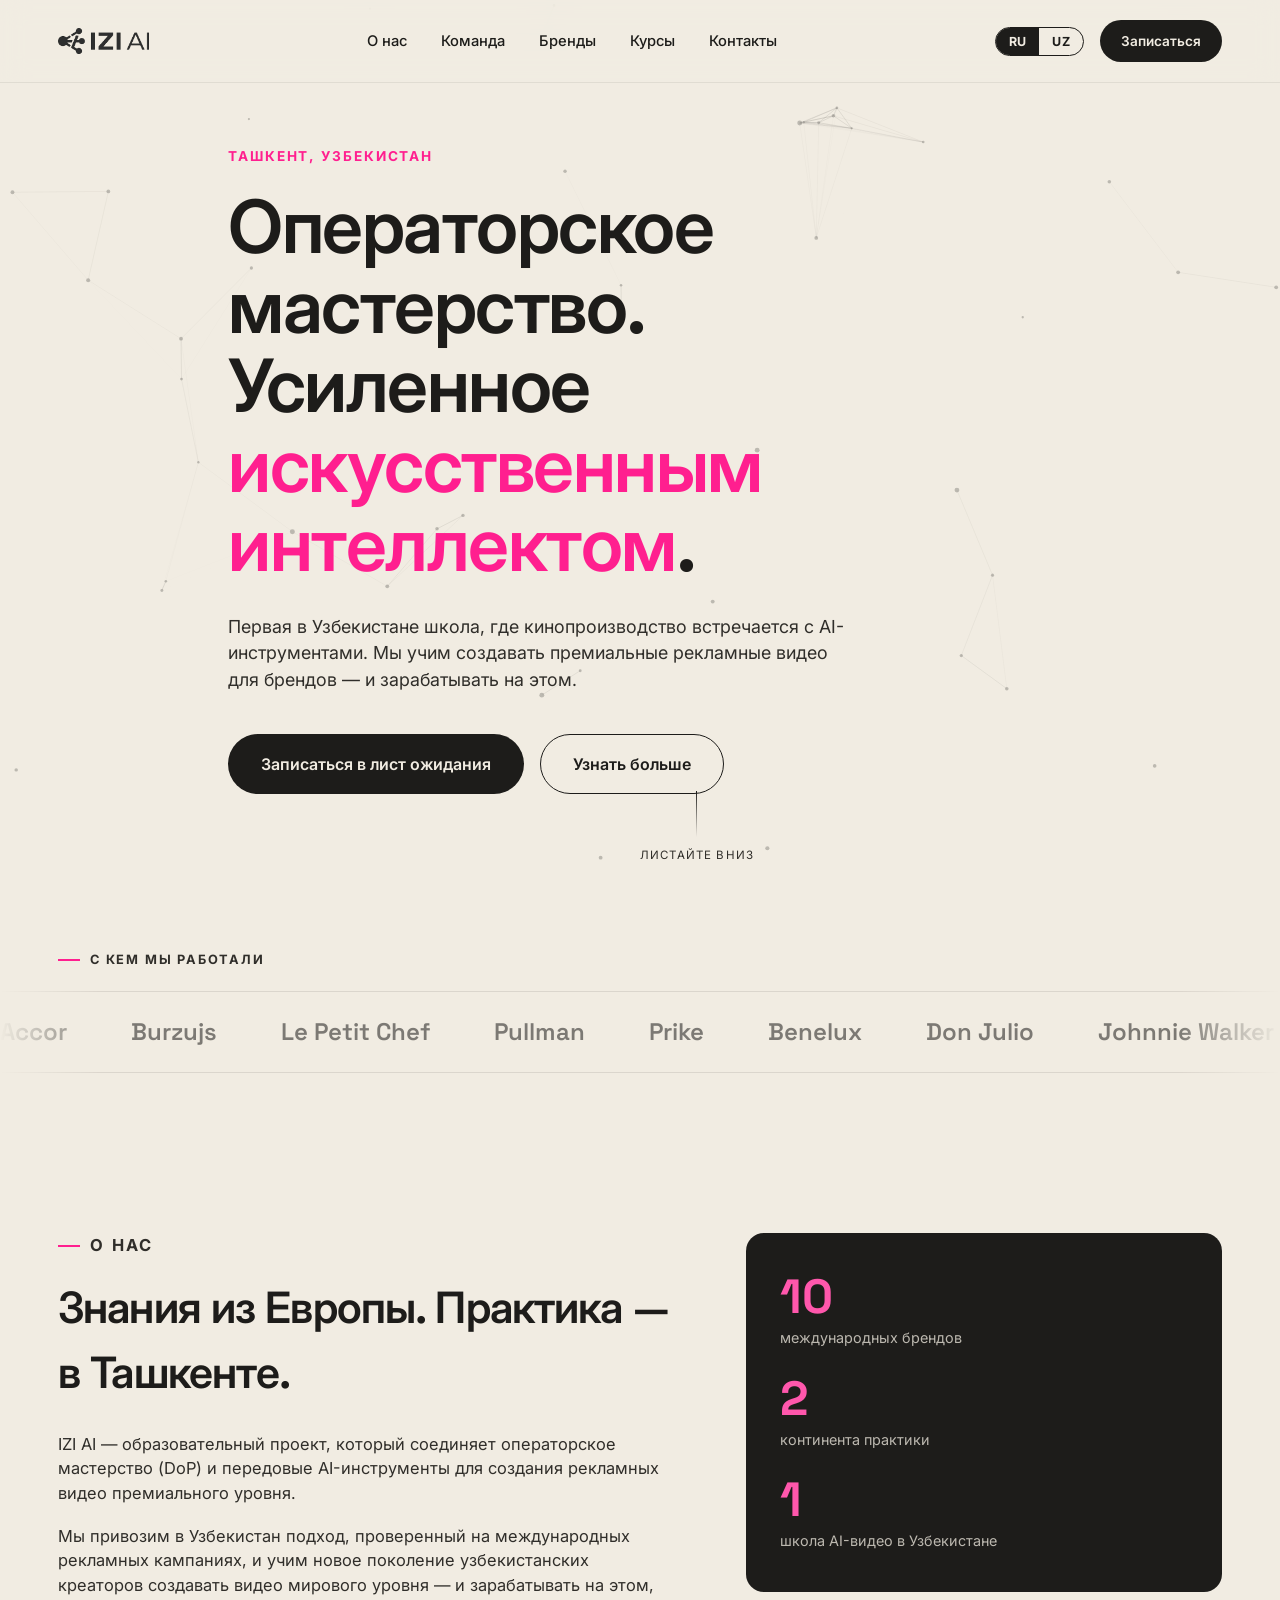
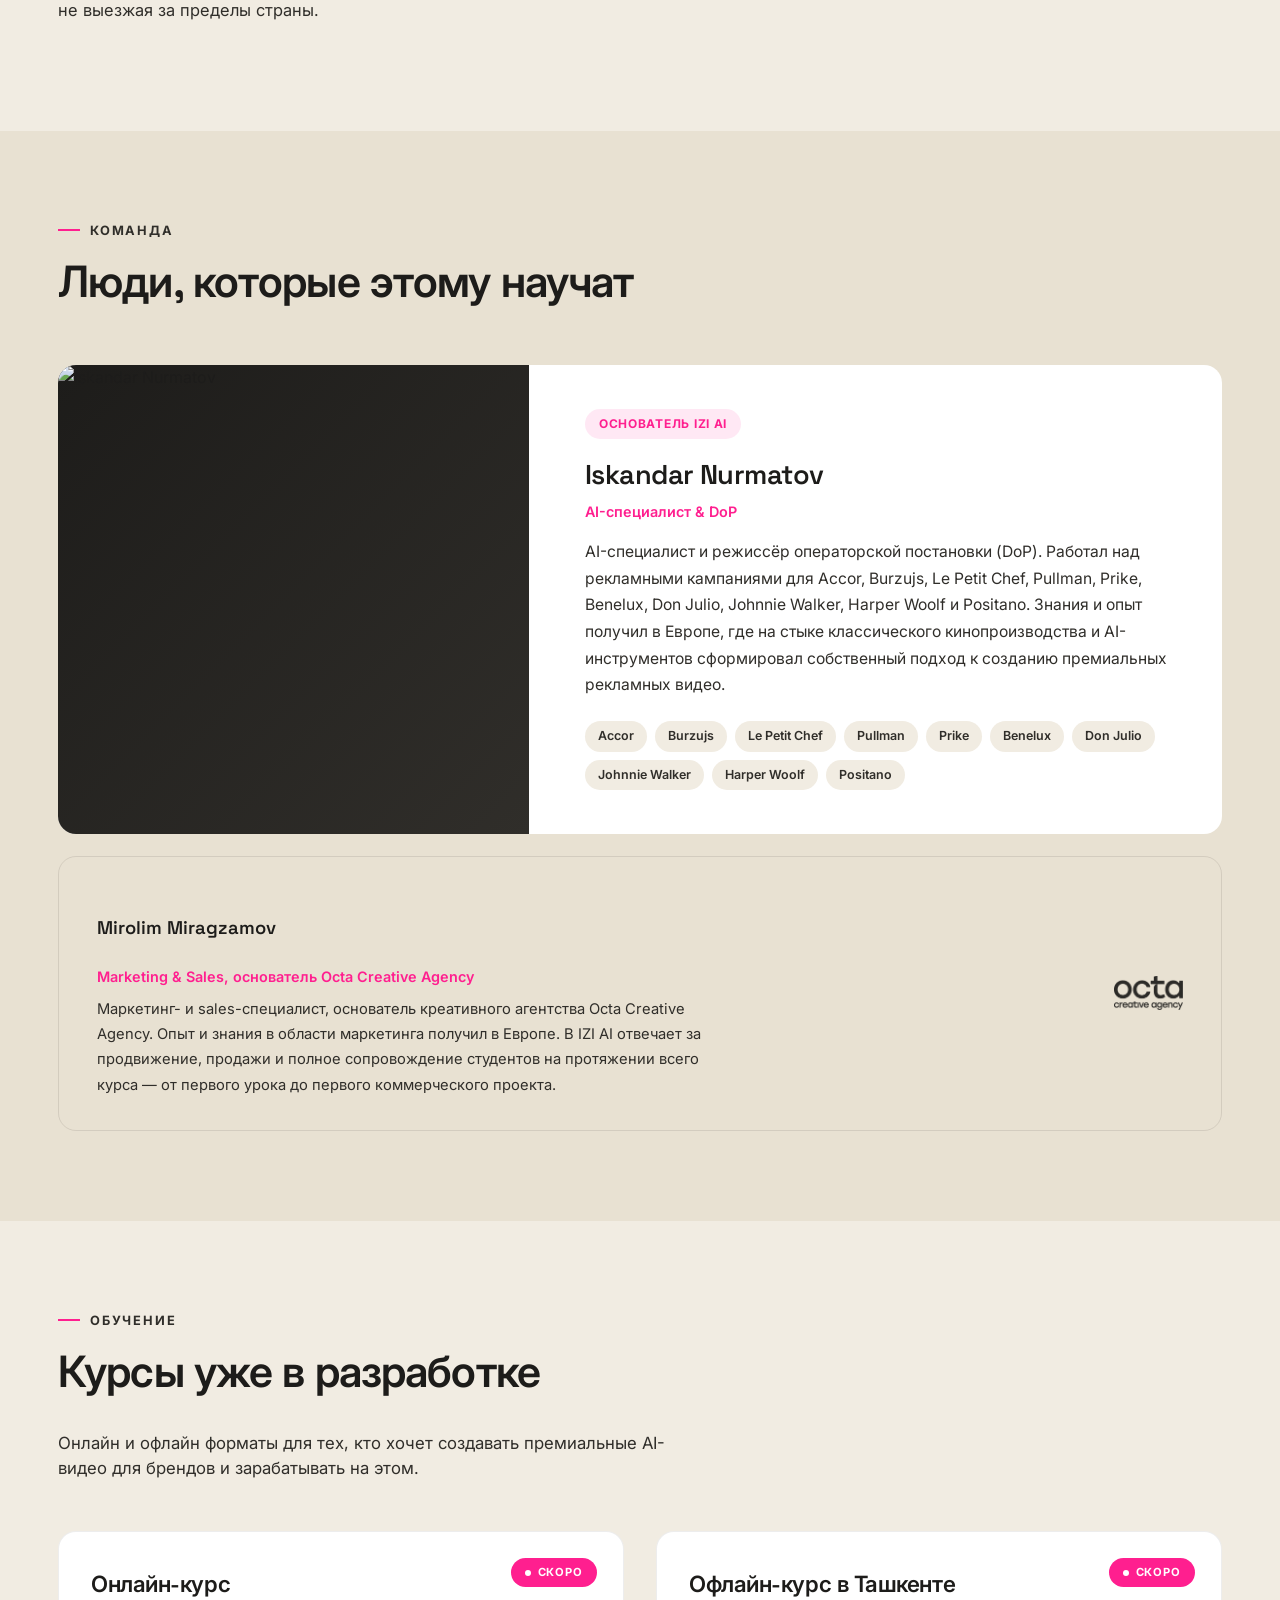
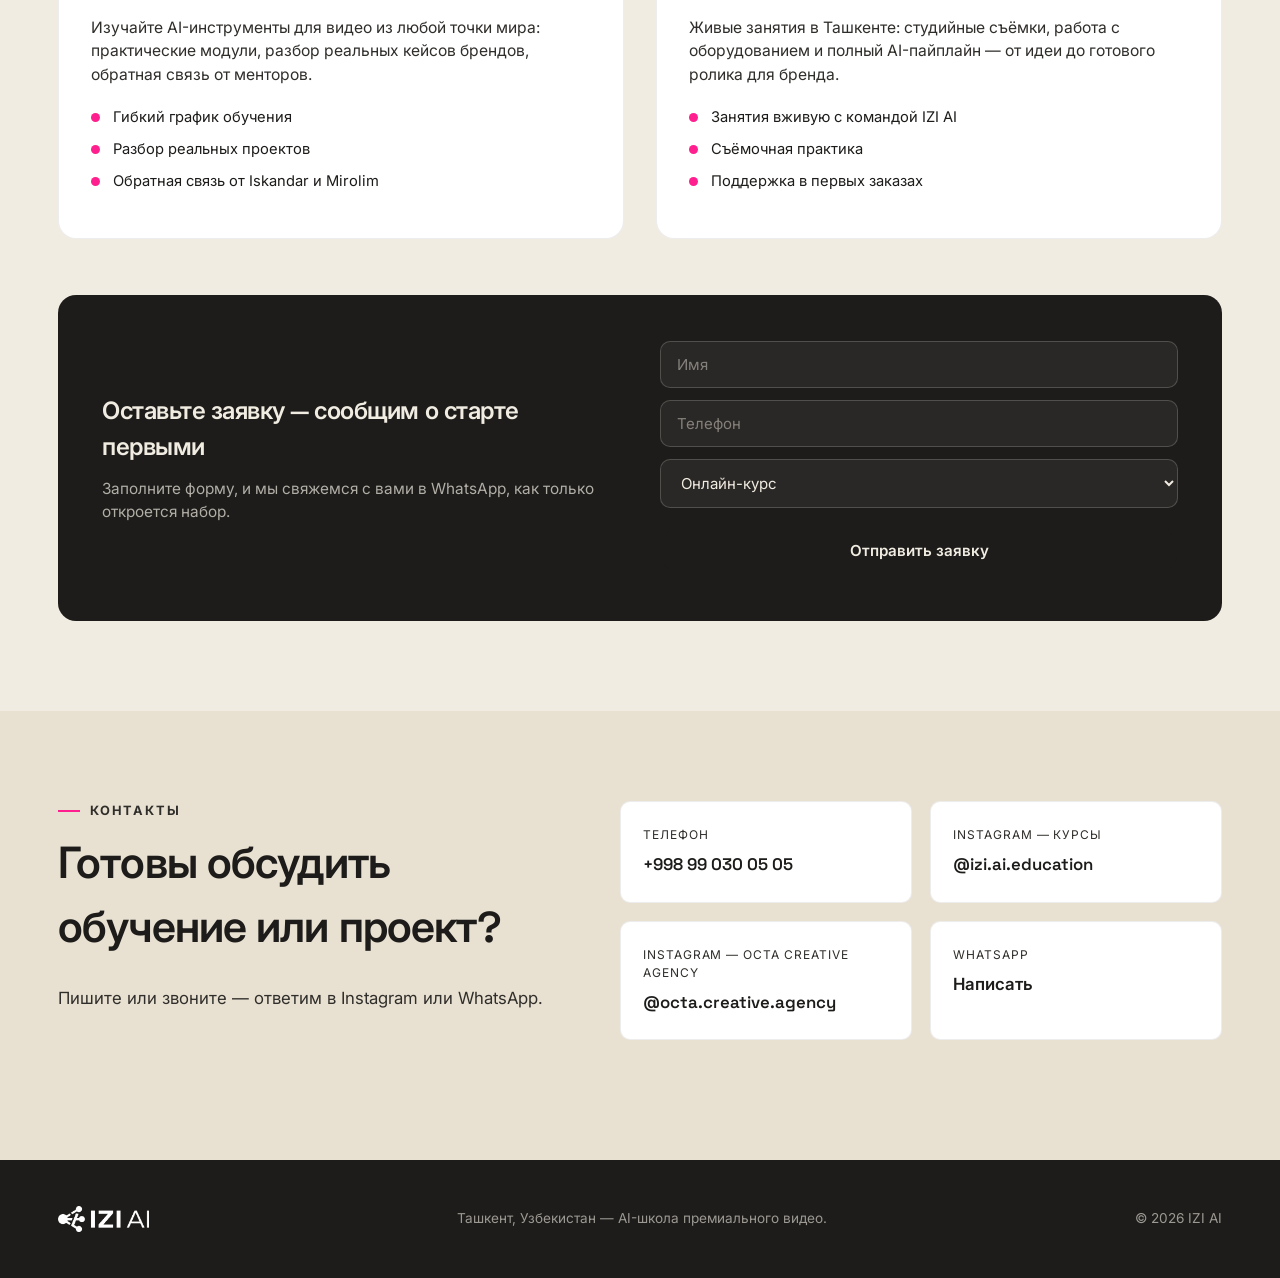
==== index.html @ 7c6caece "Initial commit: IZI AI landing page RU/UZ bilingual landing page for IZI AI education project, with " ====
<!DOCTYPE html>
<html lang="ru">
<head>
<meta charset="UTF-8">
<meta name="viewport" content="width=device-width, initial-scale=1.0">
<title>IZI AI — AI-инструменты для премиальных рекламных видео | Ташкент</title>
<meta name="description" content="IZI AI — школа в Ташкенте, где операторское мастерство встречается с искусственным интеллектом. Онлайн и офлайн курсы по созданию премиальных рекламных видео с помощью AI.">
<link rel="icon" type="image/svg+xml" href="assets/logo-mark.svg">
<link rel="preconnect" href="https://fonts.googleapis.com">
<link rel="preconnect" href="https://fonts.gstatic.com" crossorigin>
<link href="https://fonts.googleapis.com/css2?family=Space+Grotesk:wght@400;500;600;700&family=Inter:wght@400;500;600;700;800&display=swap" rel="stylesheet">
<link rel="stylesheet" href="css/style.css">
</head>
<body>

<div class="cursor-dot" id="cursorDot" aria-hidden="true"></div>
<div class="progress-bar" id="progressBar" aria-hidden="true"></div>

<!-- ================= HEADER ================= -->
<header class="site-header" id="siteHeader">
  <div class="container header-inner">
    <a href="#top" class="brand">
      <img class="brand-logo-img" src="assets/logo-lockup.png" alt="IZI AI">
    </a>

    <nav class="main-nav" id="mainNav">
      <a href="#about" data-i18n="nav.about">О нас</a>
      <a href="#team" data-i18n="nav.team">Команда</a>
      <a href="#brands" data-i18n="nav.brands">Бренды</a>
      <a href="#courses" data-i18n="nav.courses">Курсы</a>
      <a href="#contact" data-i18n="nav.contact">Контакты</a>
    </nav>

    <div class="header-actions">
      <div class="lang-switch" role="group" aria-label="Language">
        <button type="button" class="lang-btn" data-lang="ru">RU</button>
        <button type="button" class="lang-btn" data-lang="uz">UZ</button>
      </div>
      <a href="#courses" class="btn btn-primary btn-small" data-i18n="nav.cta">Записаться</a>
      <button class="burger" id="burgerBtn" aria-label="Menu" aria-expanded="false">
        <span></span><span></span><span></span>
      </button>
    </div>
  </div>

  <div class="mobile-nav" id="mobileNav">
    <a href="#about" data-i18n="nav.about">О нас</a>
    <a href="#team" data-i18n="nav.team">Команда</a>
    <a href="#brands" data-i18n="nav.brands">Бренды</a>
    <a href="#courses" data-i18n="nav.courses">Курсы</a>
    <a href="#contact" data-i18n="nav.contact">Контакты</a>
    <a href="#courses" class="btn btn-primary" data-i18n="nav.cta">Записаться</a>
  </div>
</header>

<main id="top">

  <!-- ================= HERO ================= -->
  <section class="hero">
    <canvas id="networkCanvas" class="network-canvas" aria-hidden="true"></canvas>
    <div class="container hero-inner">
      <p class="eyebrow reveal" data-i18n="hero.eyebrow">Ташкент, Узбекистан</p>
      <h1 class="hero-title">
        <span class="reveal" data-i18n="hero.title1">Операторское мастерство.</span>
        <span class="reveal" data-i18n="hero.title2">Усиленное <em class="accent">искусственным интеллектом</em>.</span>
      </h1>
      <p class="hero-sub reveal" data-i18n="hero.sub">Первая в Узбекистане школа, где кинопроизводство встречается с AI-инструментами. Мы учим создавать премиальные рекламные видео для брендов — и зарабатывать на этом.</p>
      <div class="hero-cta reveal">
        <a href="#courses" class="btn btn-primary btn-large magnetic" data-i18n="hero.ctaPrimary">Записаться в лист ожидания</a>
        <a href="#about" class="btn btn-ghost btn-large magnetic" data-i18n="hero.ctaSecondary">Узнать больше</a>
      </div>
    </div>
    <div class="scroll-hint reveal" aria-hidden="true">
      <span></span>
      <small data-i18n="hero.scroll">Листайте вниз</small>
    </div>
  </section>

  <!-- ================= BRANDS MARQUEE ================= -->
  <section class="brands" id="brands">
    <div class="container">
      <p class="section-kicker reveal" data-i18n="brands.kicker">С кем мы работали</p>
    </div>
    <div class="marquee">
      <div class="marquee-track">
        <span>Accor</span><span>Burzujs</span><span>Le Petit Chef</span><span>Pullman</span><span>Prike</span><span>Benelux</span><span>Don Julio</span><span>Johnnie Walker</span><span>Harper Woolf</span><span>Positano</span>
        <span>Accor</span><span>Burzujs</span><span>Le Petit Chef</span><span>Pullman</span><span>Prike</span><span>Benelux</span><span>Don Julio</span><span>Johnnie Walker</span><span>Harper Woolf</span><span>Positano</span>
      </div>
    </div>
  </section>

  <!-- ================= ABOUT ================= -->
  <section class="about" id="about">
    <div class="container about-grid">
      <div class="about-copy">
        <p class="section-kicker reveal" data-i18n="about.kicker">О нас</p>
        <h2 class="section-title reveal" data-i18n="about.title">Знания из Европы. Практика — в Ташкенте.</h2>
        <p class="reveal" data-i18n="about.p1">IZI AI — образовательный проект, который соединяет операторское мастерство (DoP) и передовые AI-инструменты для создания рекламных видео премиального уровня.</p>
        <p class="reveal" data-i18n="about.p2">Мы привозим в Узбекистан подход, проверенный на международных рекламных кампаниях, и учим новое поколение узбекистанских креаторов создавать видео мирового уровня — и зарабатывать на этом, не выезжая за пределы страны.</p>
      </div>
      <div class="about-stats reveal">
        <div class="stat">
          <span class="stat-num" data-count="10">0</span><span class="stat-plus">+</span>
          <span class="stat-label" data-i18n="about.stat1">международных брендов</span>
        </div>
        <div class="stat">
          <span class="stat-num" data-count="2">0</span>
          <span class="stat-label" data-i18n="about.stat2">континента практики</span>
        </div>
        <div class="stat">
          <span class="stat-num" data-count="1">0</span>
          <span class="stat-label" data-i18n="about.stat3">школа AI-видео в Узбекистане</span>
        </div>
      </div>
    </div>
  </section>

  <!-- ================= TEAM ================= -->
  <section class="team" id="team">
    <div class="container">
      <p class="section-kicker reveal" data-i18n="team.kicker">Команда</p>
      <h2 class="section-title reveal" data-i18n="team.title">Люди, которые этому научат</h2>

      <article class="team-lead reveal">
        <div class="team-lead-photo">
          <img src="assets/Iskandar.PNG" alt="Iskandar Nurmatov">
        </div>
        <div class="team-lead-info">
          <span class="team-lead-tag" data-i18n="team.iskandar.tag">Основатель IZI AI</span>
          <h3>Iskandar Nurmatov</h3>
          <p class="team-role" data-i18n="team.iskandar.role">AI-специалист &amp; DoP</p>
          <p class="team-bio" data-i18n="team.iskandar.bio">AI-специалист и режиссёр операторской постановки (DoP). Работал над рекламными кампаниями для Accor, Burzujs, Le Petit Chef, Pullman, Prike, Benelux, Don Julio, Johnnie Walker, Harper Woolf и Positano. Знания и опыт получил в Европе, где на стыке классического кинопроизводства и AI-инструментов сформировал собственный подход к созданию премиальных рекламных видео.</p>
          <ul class="team-brand-list">
            <li>Accor</li><li>Burzujs</li><li>Le Petit Chef</li><li>Pullman</li><li>Prike</li><li>Benelux</li><li>Don Julio</li><li>Johnnie Walker</li><li>Harper Woolf</li><li>Positano</li>
          </ul>
        </div>
      </article>

      <article class="team-support reveal">
        <div class="team-support-info">
          <h4>Mirolim Miragzamov</h4>
          <p class="team-role" data-i18n="team.mirolim.role">Marketing &amp; Sales, основатель Octa Creative Agency</p>
          <p class="team-bio" data-i18n="team.mirolim.bio">Маркетинг- и sales-специалист, основатель креативного агентства Octa Creative Agency. Опыт и знания в области маркетинга получил в Европе. В IZI AI отвечает за продвижение, продажи и полное сопровождение студентов на протяжении всего курса — от первого урока до первого коммерческого проекта.</p>
        </div>
        <img class="team-partner-logo" src="assets/octa-logo.png" alt="Octa Creative Agency">
      </article>
    </div>
  </section>

  <!-- ================= COURSES ================= -->
  <section class="courses" id="courses">
    <div class="container">
      <p class="section-kicker reveal" data-i18n="courses.kicker">Обучение</p>
      <h2 class="section-title reveal" data-i18n="courses.title">Курсы уже в разработке</h2>
      <p class="section-sub reveal" data-i18n="courses.sub">Онлайн и офлайн форматы для тех, кто хочет создавать премиальные AI-видео для брендов и зарабатывать на этом.</p>

      <div class="course-grid">
        <article class="course-card reveal" data-tilt>
          <span class="badge-soon" data-i18n="courses.badge">Скоро</span>
          <h3 data-i18n="courses.online.title">Онлайн-курс</h3>
          <p data-i18n="courses.online.desc">Изучайте AI-инструменты для видео из любой точки мира: практические модули, разбор реальных кейсов брендов, обратная связь от менторов.</p>
          <ul class="course-list">
            <li data-i18n="courses.online.li1">Гибкий график обучения</li>
            <li data-i18n="courses.online.li2">Разбор реальных проектов</li>
            <li data-i18n="courses.online.li3">Обратная связь от Iskandar и Mirolim</li>
          </ul>
        </article>

        <article class="course-card reveal" data-tilt>
          <span class="badge-soon" data-i18n="courses.badge">Скоро</span>
          <h3 data-i18n="courses.offline.title">Офлайн-курс в Ташкенте</h3>
          <p data-i18n="courses.offline.desc">Живые занятия в Ташкенте: студийные съёмки, работа с оборудованием и полный AI-пайплайн — от идеи до готового ролика для бренда.</p>
          <ul class="course-list">
            <li data-i18n="courses.offline.li1">Занятия вживую с командой IZI AI</li>
            <li data-i18n="courses.offline.li2">Съёмочная практика</li>
            <li data-i18n="courses.offline.li3">Поддержка в первых заказах</li>
          </ul>
        </article>
      </div>

      <div class="waitlist reveal" id="waitlist">
        <div class="waitlist-copy">
          <h3 data-i18n="courses.waitlist.title">Оставьте заявку — сообщим о старте первыми</h3>
          <p data-i18n="courses.waitlist.sub">Заполните форму, и мы свяжемся с вами в WhatsApp, как только откроется набор.</p>
        </div>
        <form class="waitlist-form" id="waitlistForm">
          <input type="text" name="name" required placeholder="Имя" data-i18n-placeholder="courses.waitlist.name">
          <input type="tel" name="phone" required placeholder="Телефон" data-i18n-placeholder="courses.waitlist.phone">
          <select name="format">
            <option value="Онлайн" data-i18n="courses.waitlist.optOnline">Онлайн-курс</option>
            <option value="Офлайн" data-i18n="courses.waitlist.optOffline">Офлайн-курс (Ташкент)</option>
          </select>
          <button type="submit" class="btn btn-primary magnetic" data-i18n="courses.waitlist.submit">Отправить заявку</button>
        </form>
      </div>
    </div>
  </section>

  <!-- ================= CONTACT ================= -->
  <section class="contact" id="contact">
    <div class="container contact-grid">
      <div>
        <p class="section-kicker reveal" data-i18n="contact.kicker">Контакты</p>
        <h2 class="section-title reveal" data-i18n="contact.title">Готовы обсудить обучение или проект?</h2>
        <p class="section-sub reveal" data-i18n="contact.sub">Пишите или звоните — ответим в Instagram или WhatsApp.</p>
      </div>
      <div class="contact-cards reveal">
        <a class="contact-card magnetic" href="tel:+998990300505">
          <span class="contact-label" data-i18n="contact.phone">Телефон</span>
          <span class="contact-value">+998 99 030 05 05</span>
        </a>
        <a class="contact-card magnetic" href="https://instagram.com/izi.ai.education" target="_blank" rel="noopener">
          <span class="contact-label" data-i18n="contact.igEdu">Instagram — курсы</span>
          <span class="contact-value">@izi.ai.education</span>
        </a>
        <a class="contact-card magnetic" href="https://instagram.com/octa.creative.agency" target="_blank" rel="noopener">
          <span class="contact-label" data-i18n="contact.igOcta">Instagram — Octa Creative Agency</span>
          <span class="contact-value">@octa.creative.agency</span>
        </a>
        <a class="contact-card magnetic" href="https://wa.me/998990300505" target="_blank" rel="noopener">
          <span class="contact-label">WhatsApp</span>
          <span class="contact-value" data-i18n="contact.write">Написать</span>
        </a>
      </div>
    </div>
  </section>

</main>

<!-- ================= FOOTER ================= -->
<footer class="site-footer">
  <div class="container footer-inner">
    <a href="#top" class="brand brand-footer">
      <img class="brand-logo-img brand-logo-img--light" src="assets/logo-lockup.png" alt="IZI AI">
    </a>
    <p class="footer-note" data-i18n="footer.note">Ташкент, Узбекистан — AI-школа премиального видео.</p>
    <p class="footer-copy">© <span id="year"></span> IZI AI</p>
  </div>
</footer>

<div class="toast" id="toast" role="status" aria-live="polite"></div>

<script src="js/i18n.js"></script>
<script src="js/main.js"></script>
</body>
</html>
---- css/style.css ----
/* ============================================================
   IZI AI — design tokens
============================================================ */
:root{
  --cream: #F1ECE2;         /* Pantone 11-4201 Cloud Dancer */
  --cream-2: #E8E1D2;
  --charcoal: #1D1C1A;
  --charcoal-2: #302E2A;
  --fuchsia: #FF1F8F;       /* electric fuchsia accent */
  --fuchsia-2: #FF57AC;
  --white: #FFFFFF;

  --font-display: 'Space Grotesk', 'Inter', sans-serif;
  --font-body: 'Inter', sans-serif;

  --container: 1220px;
  --radius: 18px;
  --radius-sm: 10px;

  --ease: cubic-bezier(.16,.8,.24,1);
}

*, *::before, *::after{ box-sizing: border-box; }
html{ scroll-behavior: smooth; }
body{
  margin:0;
  background: var(--cream);
  color: var(--charcoal);
  font-family: var(--font-body);
  font-size: 16px;
  line-height: 1.5;
  -webkit-font-smoothing: antialiased;
  overflow-x: hidden;
}
img{ max-width:100%; display:block; }
a{ color: inherit; text-decoration:none; }
ul{ margin:0; padding:0; list-style:none; }
h1,h2,h3{ font-family: var(--font-display); font-weight:600; margin:0; letter-spacing:-0.02em; }
p{ margin:0; }
button{ font-family: inherit; cursor:pointer; }

.container{
  max-width: var(--container);
  margin: 0 auto;
  padding: 0 28px;
}

.accent{ color: var(--fuchsia); font-style:normal; }

::selection{ background: var(--fuchsia); color: var(--white); }

/* ============================================================
   Scroll progress + custom cursor
============================================================ */
.progress-bar{
  position: fixed; top:0; left:0; height:3px; width:0%;
  background: linear-gradient(90deg, var(--fuchsia), var(--charcoal));
  z-index: 999; transition: width .1s linear;
}
.cursor-dot{
  position: fixed; top:0; left:0; width:14px; height:14px;
  border-radius:50%; background: var(--fuchsia);
  pointer-events:none; z-index: 9998; mix-blend-mode: difference;
  transform: translate(-50%,-50%);
  transition: width .25s var(--ease), height .25s var(--ease), opacity .2s;
  opacity:0;
}
.cursor-dot.active{ opacity:1; }
.cursor-dot.grow{ width:44px; height:44px; background: rgba(255,255,255,0.9); }
@media (hover:none), (pointer:coarse){
  .cursor-dot{ display:none; }
}

/* ============================================================
   Reveal-on-scroll
============================================================ */
.reveal{
  opacity:0;
  transform: translateY(28px);
  transition: opacity .8s var(--ease), transform .8s var(--ease);
}
.reveal.in-view{ opacity:1; transform: translateY(0); }
.reveal:nth-child(2){ transition-delay: .08s; }
.reveal:nth-child(3){ transition-delay: .16s; }
.reveal:nth-child(4){ transition-delay: .24s; }

/* ============================================================
   Buttons
============================================================ */
.btn{
  display:inline-flex; align-items:center; justify-content:center; gap:8px;
  padding: 14px 26px;
  border-radius: 999px;
  font-weight:600;
  font-size: 0.95rem;
  border: 1.5px solid transparent;
  transition: transform .35s var(--ease), background .3s, color .3s, border-color .3s;
  white-space: nowrap;
}
.btn-primary{
  background: var(--charcoal); color: var(--cream);
}
.btn-primary:hover{ background: var(--fuchsia); color: var(--white); }
.btn-ghost{
  background: transparent; color: var(--charcoal); border-color: var(--charcoal);
}
.btn-ghost:hover{ border-color: var(--fuchsia); color: var(--fuchsia); }
.btn-large{ padding: 17px 32px; font-size: 1rem; }
.btn-small{ padding: 10px 20px; font-size: 0.85rem; }

/* ============================================================
   Header
============================================================ */
.site-header{
  position: fixed; top:0; left:0; right:0; z-index: 500;
  background: rgba(241,236,226,0.75);
  backdrop-filter: blur(14px);
  -webkit-backdrop-filter: blur(14px);
  border-bottom: 1px solid transparent;
  transition: border-color .3s, background .3s, padding .3s;
}
.site-header.scrolled{
  border-bottom-color: rgba(29,28,26,0.08);
}
.header-inner{
  display:flex; align-items:center; justify-content:space-between;
  padding: 20px 28px;
  transition: padding .3s var(--ease);
}
.site-header.scrolled .header-inner{ padding: 14px 28px; }

.brand{ display:flex; align-items:center; }
.brand-logo-img{ height: 26px; width:auto; display:block; }
.brand-logo-img--light{ filter: brightness(0) invert(1); }

.main-nav{ display:flex; gap: 34px; }
.main-nav a{
  font-size:.92rem; font-weight:500; position:relative; padding:4px 0;
}
.main-nav a::after{
  content:''; position:absolute; left:0; bottom:-2px; width:0; height:2px;
  background: var(--fuchsia); transition: width .3s var(--ease);
}
.main-nav a:hover::after{ width:100%; }

.header-actions{ display:flex; align-items:center; gap:16px; }
.lang-switch{
  display:flex; border:1.5px solid var(--charcoal); border-radius:999px; overflow:hidden;
}
.lang-btn{
  border:none; background:transparent; padding:6px 13px; font-size:.78rem; font-weight:700;
  letter-spacing:.03em; color: var(--charcoal); transition: background .25s, color .25s;
}
.lang-btn.active{ background: var(--charcoal); color: var(--cream); }

.burger{
  display:none; flex-direction:column; justify-content:center; gap:5px;
  width:38px; height:38px; background:none; border:none; padding:0;
}
.burger span{
  display:block; width:100%; height:2px; background: var(--charcoal);
  transition: transform .3s var(--ease), opacity .3s;
}
.burger.open span:nth-child(1){ transform: translateY(7px) rotate(45deg); }
.burger.open span:nth-child(2){ opacity:0; }
.burger.open span:nth-child(3){ transform: translateY(-7px) rotate(-45deg); }

.mobile-nav{
  display:flex; flex-direction:column; gap:0;
  max-height:0; overflow:hidden;
  transition: max-height .4s var(--ease);
  background: var(--cream); border-top:1px solid rgba(29,28,26,0.08);
}
.mobile-nav.open{ max-height:420px; }
.mobile-nav a{
  padding:16px 28px; font-weight:500; border-bottom:1px solid rgba(29,28,26,0.06);
}
.mobile-nav .btn{ margin:18px 28px; }

/* ============================================================
   Hero
============================================================ */
.hero{
  position:relative;
  min-height: 100vh;
  display:flex; align-items:center;
  padding: 140px 0 100px;
  overflow:hidden;
}
.network-canvas{
  position:absolute; inset:0; width:100%; height:100%; z-index:0;
  opacity:.55;
}
.hero-inner{ position:relative; z-index:1; max-width: 880px; }
.eyebrow{
  font-size:.85rem; font-weight:700; letter-spacing:.14em; text-transform:uppercase;
  color: var(--fuchsia); margin-bottom: 22px;
}
.hero-title{
  font-size: clamp(2.1rem, 6vw, 4.6rem);
  line-height: 1.08;
  overflow-wrap: break-word;
}
.hero-title span{ display:block; }
.hero-sub{
  margin-top: 28px; max-width: 620px;
  font-size: clamp(1.02rem, 1.4vw, 1.2rem);
  color: var(--charcoal-2);
}
.hero-cta{ margin-top: 40px; display:flex; gap:16px; flex-wrap:wrap; }

.scroll-hint{
  position:absolute; left:50%; bottom:36px; transform:translateX(-50%);
  display:flex; flex-direction:column; align-items:center; gap:10px; z-index:1;
}
.scroll-hint span{
  width:1px; height:46px; background: linear-gradient(var(--charcoal), transparent);
  position:relative; overflow:hidden;
}
.scroll-hint span::after{
  content:''; position:absolute; top:-100%; left:0; width:100%; height:100%;
  background: var(--fuchsia); animation: scrollLine 1.8s ease-in-out infinite;
}
@keyframes scrollLine{
  0%{ top:-100%; } 60%{ top:100%; } 100%{ top:100%; }
}
.scroll-hint small{ font-size:.72rem; letter-spacing:.1em; text-transform:uppercase; color: var(--charcoal-2); }

/* ============================================================
   Brand marquee
============================================================ */
.brands{ padding: 50px 0 70px; }
.section-kicker{
  font-size:.8rem; font-weight:700; letter-spacing:.14em; text-transform:uppercase;
  color: var(--charcoal-2); margin-bottom: 8px;
  display:flex; align-items:center; gap:10px;
}
.section-kicker::before{
  content:''; width:22px; height:2px; background: var(--fuchsia); display:inline-block;
}
.marquee{
  margin-top: 22px;
  overflow:hidden;
  border-top:1px solid rgba(29,28,26,0.1);
  border-bottom:1px solid rgba(29,28,26,0.1);
  padding: 22px 0;
  -webkit-mask-image: linear-gradient(90deg, transparent, #000 8%, #000 92%, transparent);
  mask-image: linear-gradient(90deg, transparent, #000 8%, #000 92%, transparent);
}
.marquee-track{
  display:flex; gap:64px; width:max-content;
  animation: marquee 32s linear infinite;
}
.marquee:hover .marquee-track{ animation-play-state: paused; }
.marquee-track span{
  font-family: var(--font-display); font-size: 1.5rem; font-weight:600;
  color: var(--charcoal); opacity:.55; white-space:nowrap;
  transition: opacity .3s;
}
.marquee-track span:hover{ opacity:1; color: var(--fuchsia); }
@keyframes marquee{
  from{ transform: translateX(0); }
  to{ transform: translateX(-50%); }
}

/* ============================================================
   About
============================================================ */
.about{ padding: 90px 0; }
.about-grid{
  display:grid; grid-template-columns: 1.3fr 1fr; gap: 70px; align-items:start;
}
.section-title{
  font-size: clamp(1.9rem, 3.6vw, 2.7rem);
  margin-top: 10px; margin-bottom: 26px;
}
.about-copy p{ color: var(--charcoal-2); margin-bottom: 18px; font-size:1.03rem; }
.about-stats{
  background: var(--charcoal); color: var(--cream);
  border-radius: var(--radius);
  padding: 40px 34px;
  display:flex; flex-direction:column; gap: 26px;
}
.stat{ display:flex; flex-direction:column; }
.stat-num{
  font-family: var(--font-display); font-size: 3rem; font-weight:700; color: var(--fuchsia-2);
  line-height:1;
}
.stat-plus{ display:none; }
.stat-label{ margin-top:6px; font-size:.9rem; color: rgba(241,236,226,0.75); }

/* ============================================================
   Team
============================================================ */
.team{ padding: 90px 0; background: var(--cream-2); }
.section-sub{
  margin-top:14px; max-width:640px; color: var(--charcoal-2); font-size:1.05rem;
}
.team-lead{
  margin-top: 50px;
  display:grid; grid-template-columns: 0.85fr 1.15fr; gap: 56px; align-items:stretch;
  background: var(--white); border-radius: var(--radius); overflow:hidden;
}
.team-lead-photo{
  position:relative; min-height: 420px; overflow:hidden;
  background: linear-gradient(135deg, var(--charcoal), var(--charcoal-2));
}
.team-lead-photo img{
  position:absolute; inset:0; width:100%; height:100%; object-fit:cover; object-position: top center;
  filter: grayscale(30%); transition: filter .6s, transform .8s var(--ease);
}
.team-lead:hover .team-lead-photo img{ filter:grayscale(0%); transform: scale(1.03); }
.team-lead-info{ padding: 44px 44px 44px 0; display:flex; flex-direction:column; justify-content:center; }
.team-lead-tag{
  display:inline-flex; align-self:flex-start;
  background: rgba(255,31,143,0.1); color: var(--fuchsia);
  font-size:.75rem; font-weight:700; letter-spacing:.06em; text-transform:uppercase;
  padding: 6px 14px; border-radius:999px; margin-bottom:16px;
}
.team-lead-info h3{ font-size:1.7rem; }
.team-role{
  margin-top:6px; margin-bottom:16px; color: var(--fuchsia); font-weight:600; font-size:.9rem;
}
.team-bio{ color: var(--charcoal-2); font-size:.98rem; line-height:1.7; }
.team-brand-list{
  margin-top:22px; display:flex; flex-wrap:wrap; gap:8px;
}
.team-brand-list li{
  font-size:.78rem; font-weight:600; color: var(--charcoal-2);
  background: var(--cream); border-radius:999px; padding: 6px 13px;
}

.team-support{
  margin-top: 22px;
  background: transparent; border: 1px solid rgba(29,28,26,0.1); border-radius: var(--radius);
  padding: 32px 38px;
  display:flex; align-items:center; justify-content:space-between; gap:32px; flex-wrap:wrap;
}
.team-support-info h4{ font-family: var(--font-display); font-weight:600; font-size:1.15rem; }
.team-support .team-role{ margin-bottom:10px; }
.team-support .team-bio{ font-size:.92rem; max-width:640px; }
.team-partner-logo{ height:34px; width:auto; flex-shrink:0; opacity:.85; }

/* ============================================================
   Courses
============================================================ */
.courses{ padding: 90px 0; }
.course-grid{
  margin-top: 50px; display:grid; grid-template-columns: 1fr 1fr; gap: 32px;
}
.course-card{
  position:relative;
  background: var(--white);
  border: 1px solid rgba(29,28,26,0.08);
  border-radius: var(--radius);
  padding: 36px 32px;
  transition: transform .1s linear, box-shadow .4s var(--ease), border-color .4s;
  transform-style: preserve-3d;
  will-change: transform;
}
.course-card:hover{ box-shadow: 0 22px 44px rgba(29,28,26,0.1); border-color: rgba(255,31,143,0.35); }
.course-card h3{ font-size:1.4rem; margin-bottom:14px; }
.course-card p{ color: var(--charcoal-2); font-size:.98rem; margin-bottom:20px; }
.course-list li{
  position:relative; padding-left:22px; margin-bottom:10px; font-size:.92rem; color: var(--charcoal);
}
.course-list li::before{
  content:''; position:absolute; left:0; top:7px; width:9px; height:9px; border-radius:50%;
  background: var(--fuchsia);
}
.badge-soon{
  position:absolute; top:26px; right:26px;
  background: var(--fuchsia); color: var(--white);
  font-size:.7rem; font-weight:700; letter-spacing:.08em; text-transform:uppercase;
  padding: 6px 14px; border-radius:999px;
}
.badge-soon::before{
  content:''; display:inline-block; width:6px; height:6px; border-radius:50%;
  background: var(--white); margin-right:7px; vertical-align:middle;
  animation: pulse 1.6s ease-in-out infinite;
}
@keyframes pulse{
  0%,100%{ opacity:1; transform:scale(1); } 50%{ opacity:.35; transform:scale(.7); }
}

.waitlist{
  margin-top: 56px;
  background: var(--charcoal); color: var(--cream);
  border-radius: var(--radius);
  padding: 46px 44px;
  display:grid; grid-template-columns: 1fr 1fr; gap: 40px; align-items:center;
}
.waitlist-copy h3{ font-size:1.5rem; color: var(--cream); margin-bottom:12px; }
.waitlist-copy p{ color: rgba(241,236,226,0.7); font-size:.96rem; }
.waitlist-form{ display:flex; flex-direction:column; gap:12px; }
.waitlist-form input, .waitlist-form select{
  width:100%; padding: 13px 16px; border-radius: var(--radius-sm);
  border: 1.5px solid rgba(241,236,226,0.2); background: rgba(241,236,226,0.06);
  color: var(--cream); font-family: inherit; font-size:.94rem; outline:none;
  transition: border-color .3s, background .3s;
}
.waitlist-form input::placeholder{ color: rgba(241,236,226,0.45); }
.waitlist-form input:focus, .waitlist-form select:focus{
  border-color: var(--fuchsia); background: rgba(241,236,226,0.1);
}
.waitlist-form select{ color-scheme: dark; }
.waitlist-form button{ margin-top:6px; }

/* ============================================================
   Contact
============================================================ */
.contact{ padding: 90px 0 120px; background: var(--cream-2); }
.contact-grid{
  display:grid; grid-template-columns: 1fr 1.2fr; gap: 60px; align-items:start;
}
.contact-cards{
  display:grid; grid-template-columns: 1fr 1fr; gap: 18px;
}
.contact-card{
  display:flex; flex-direction:column; gap:8px;
  background: var(--white); border-radius: var(--radius-sm);
  padding: 24px 22px; border: 1px solid rgba(29,28,26,0.08);
  transition: transform .35s var(--ease), border-color .3s, background .3s;
}
.contact-card:hover{
  transform: translateY(-4px); border-color: var(--fuchsia); background: var(--charcoal); color: var(--cream);
}
.contact-card:hover .contact-label{ color: var(--fuchsia-2); }
.contact-label{ font-size:.75rem; text-transform:uppercase; letter-spacing:.08em; color: var(--charcoal-2); transition: color .3s; }
.contact-value{ font-family: var(--font-display); font-weight:600; font-size:1.05rem; }

/* ============================================================
   Footer
============================================================ */
.site-footer{ padding: 46px 0; background: var(--charcoal); color: var(--cream); }
.footer-inner{
  display:flex; align-items:center; justify-content:space-between; flex-wrap:wrap; gap:18px;
}
.footer-note, .footer-copy{ font-size:.85rem; color: rgba(241,236,226,0.6); }

/* ============================================================
   Toast
============================================================ */
.toast{
  position: fixed; left:50%; bottom:30px; transform: translate(-50%, 30px);
  background: var(--charcoal); color: var(--cream);
  padding: 14px 26px; border-radius: 999px; font-size:.9rem; font-weight:500;
  opacity:0; pointer-events:none; z-index: 1000;
  transition: opacity .35s var(--ease), transform .35s var(--ease);
}
.toast.show{ opacity:1; transform: translate(-50%, 0); }

/* ============================================================
   Responsive
============================================================ */
@media (max-width: 960px){
  .main-nav{ display:none; }
  .burger{ display:flex; }
  .about-grid, .contact-grid{ grid-template-columns:1fr; gap: 40px; }
  .course-grid{ grid-template-columns:1fr; }
  .team-lead{ grid-template-columns:1fr; }
  .team-lead-photo{ min-height: 320px; }
  .team-lead-info{ padding: 32px; }
  .team-support{ padding: 28px; }
  .waitlist{ grid-template-columns:1fr; padding: 36px 28px; }
  .contact-cards{ grid-template-columns:1fr 1fr; }
}
@media (max-width: 560px){
  .header-inner{ padding: 16px 20px; }
  .header-actions{ gap:10px; }
  .lang-switch{ order:2; }
  .btn-small{ display:none; }
  .hero{ padding-top: 120px; }
  .hero-cta{ flex-direction:column; }
  .hero-cta .btn{ width:100%; }
  .contact-cards{ grid-template-columns:1fr; }
  .about-stats{ padding: 28px 24px; }
  .team-support{ flex-direction:column; align-items:flex-start; }
}
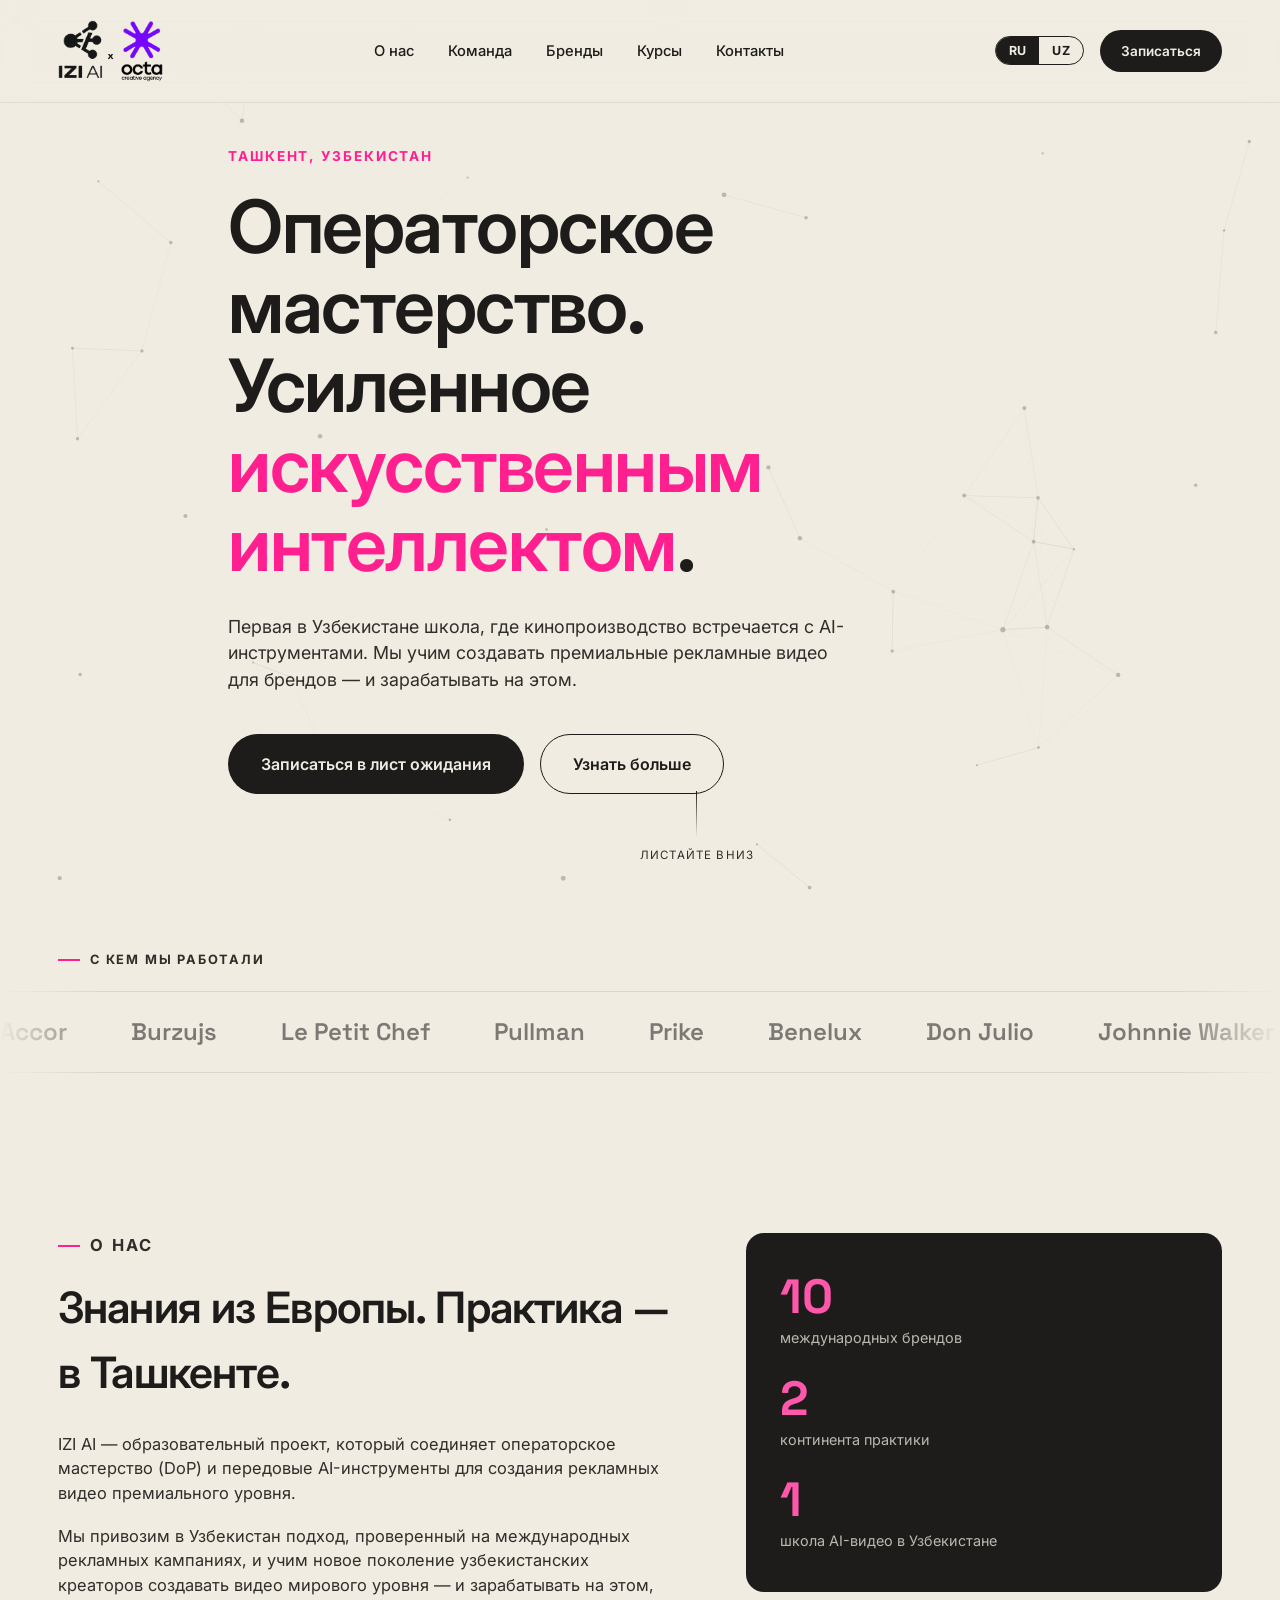
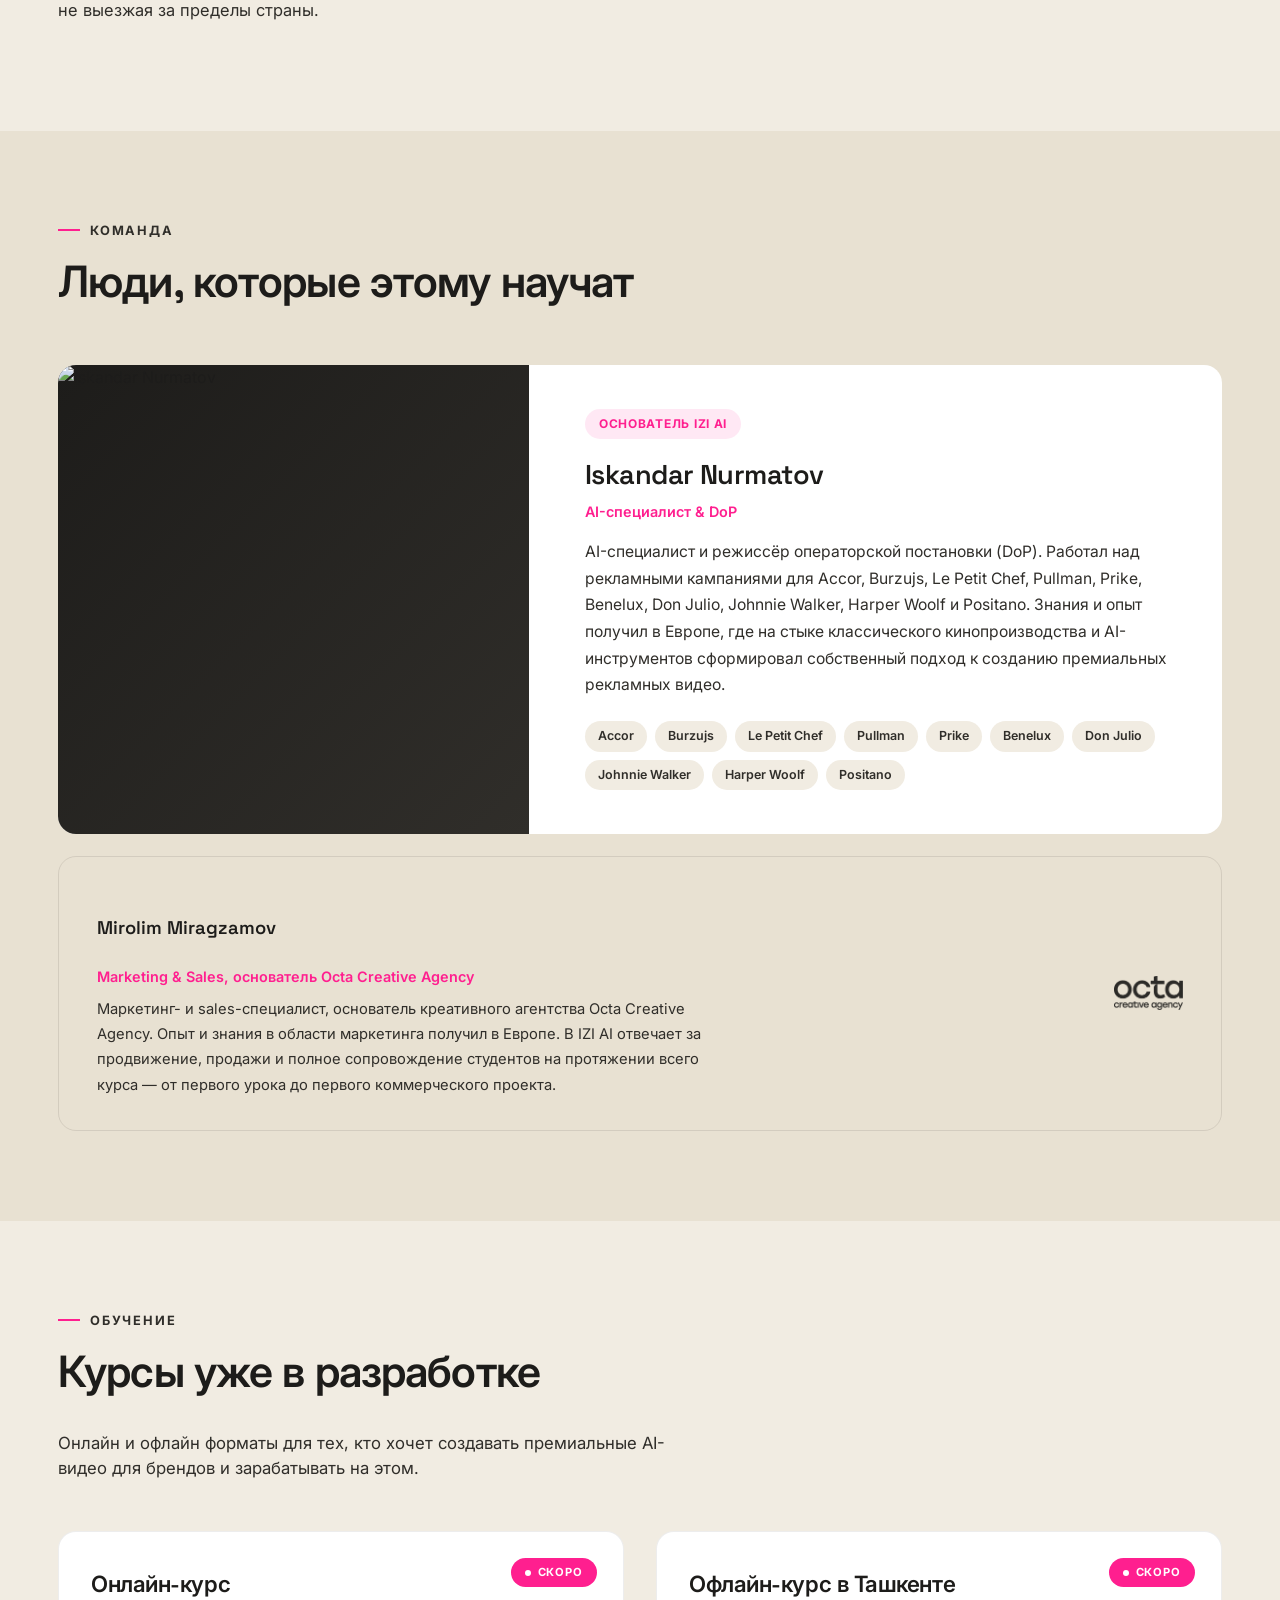
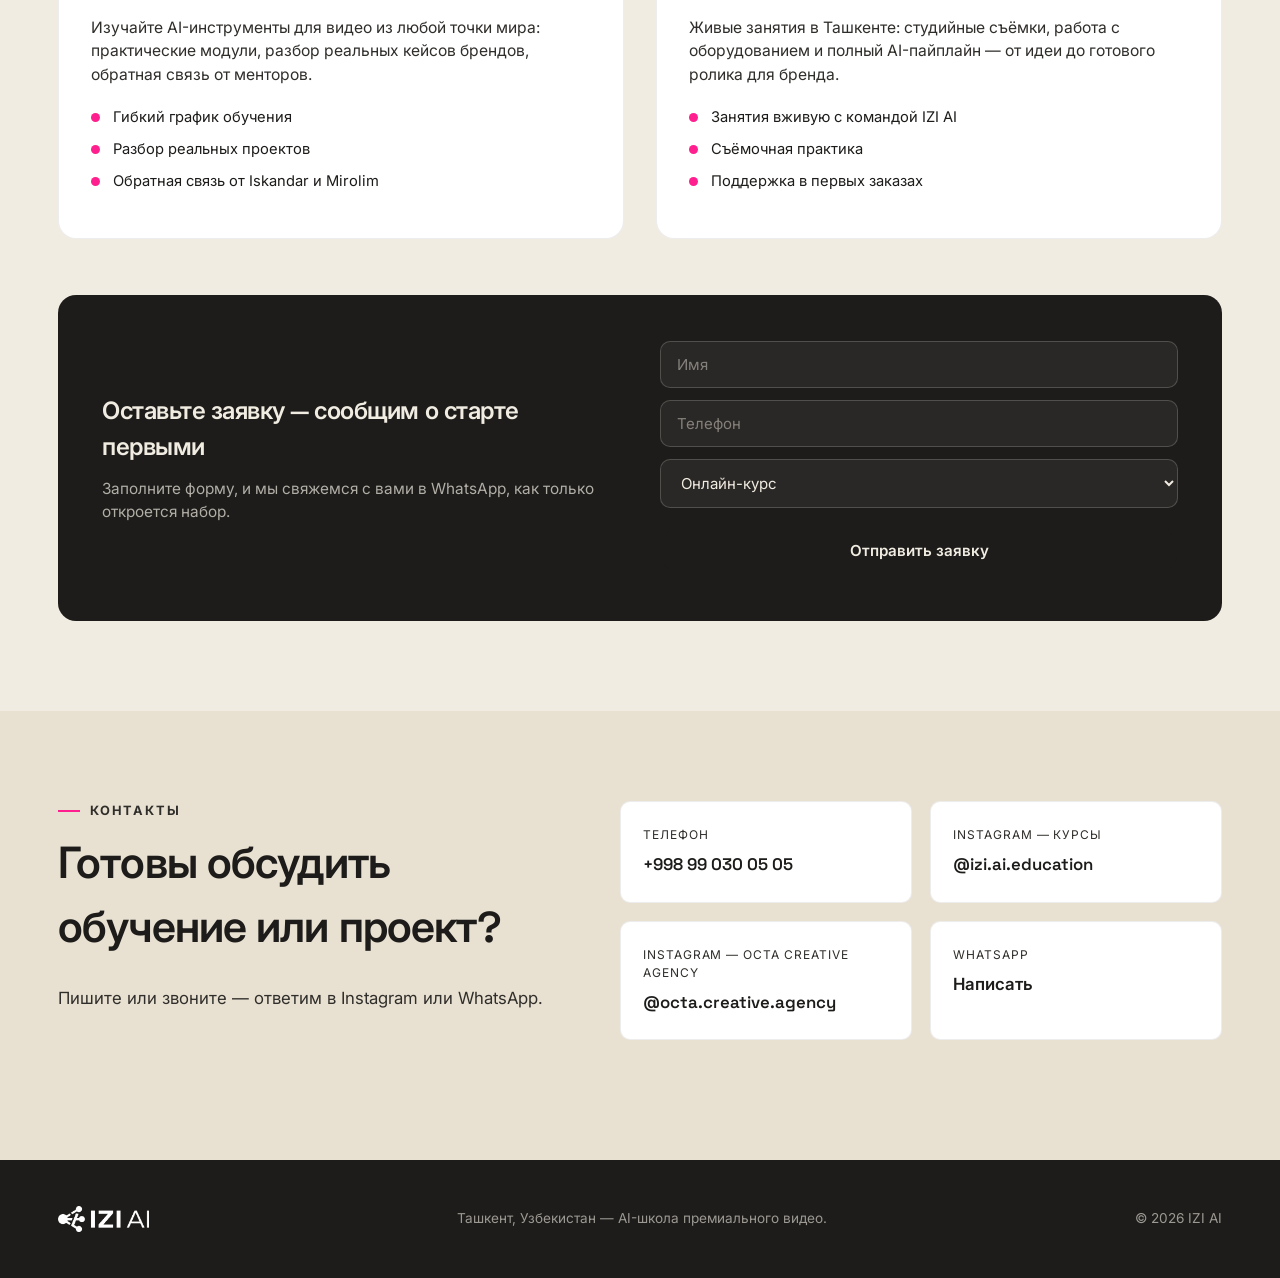
==== commit 210d2a7c: "Enlarge header logo, add Telegram relay for waitlist form - Header logo now uses the transparent IZI" ====
--- a/index.html
+++ b/index.html
@@ -20,7 +20,7 @@
 <header class="site-header" id="siteHeader">
   <div class="container header-inner">
     <a href="#top" class="brand">
-      <img class="brand-logo-img" src="assets/logo-lockup.png" alt="IZI AI">
+      <img class="brand-logo-img brand-logo-img--combo" src="assets/logo-header.png" alt="IZI AI x Octa Creative Agency">
     </a>
 
     <nav class="main-nav" id="mainNav">
--- a/css/style.css
+++ b/css/style.css
@@ -132,6 +132,8 @@
 .brand{ display:flex; align-items:center; }
 .brand-logo-img{ height: 26px; width:auto; display:block; }
 .brand-logo-img--light{ filter: brightness(0) invert(1); }
+.brand-logo-img--combo{ height: 62px; transition: height .3s var(--ease); }
+.site-header.scrolled .brand-logo-img--combo{ height: 50px; }
 
 .main-nav{ display:flex; gap: 34px; }
 .main-nav a{
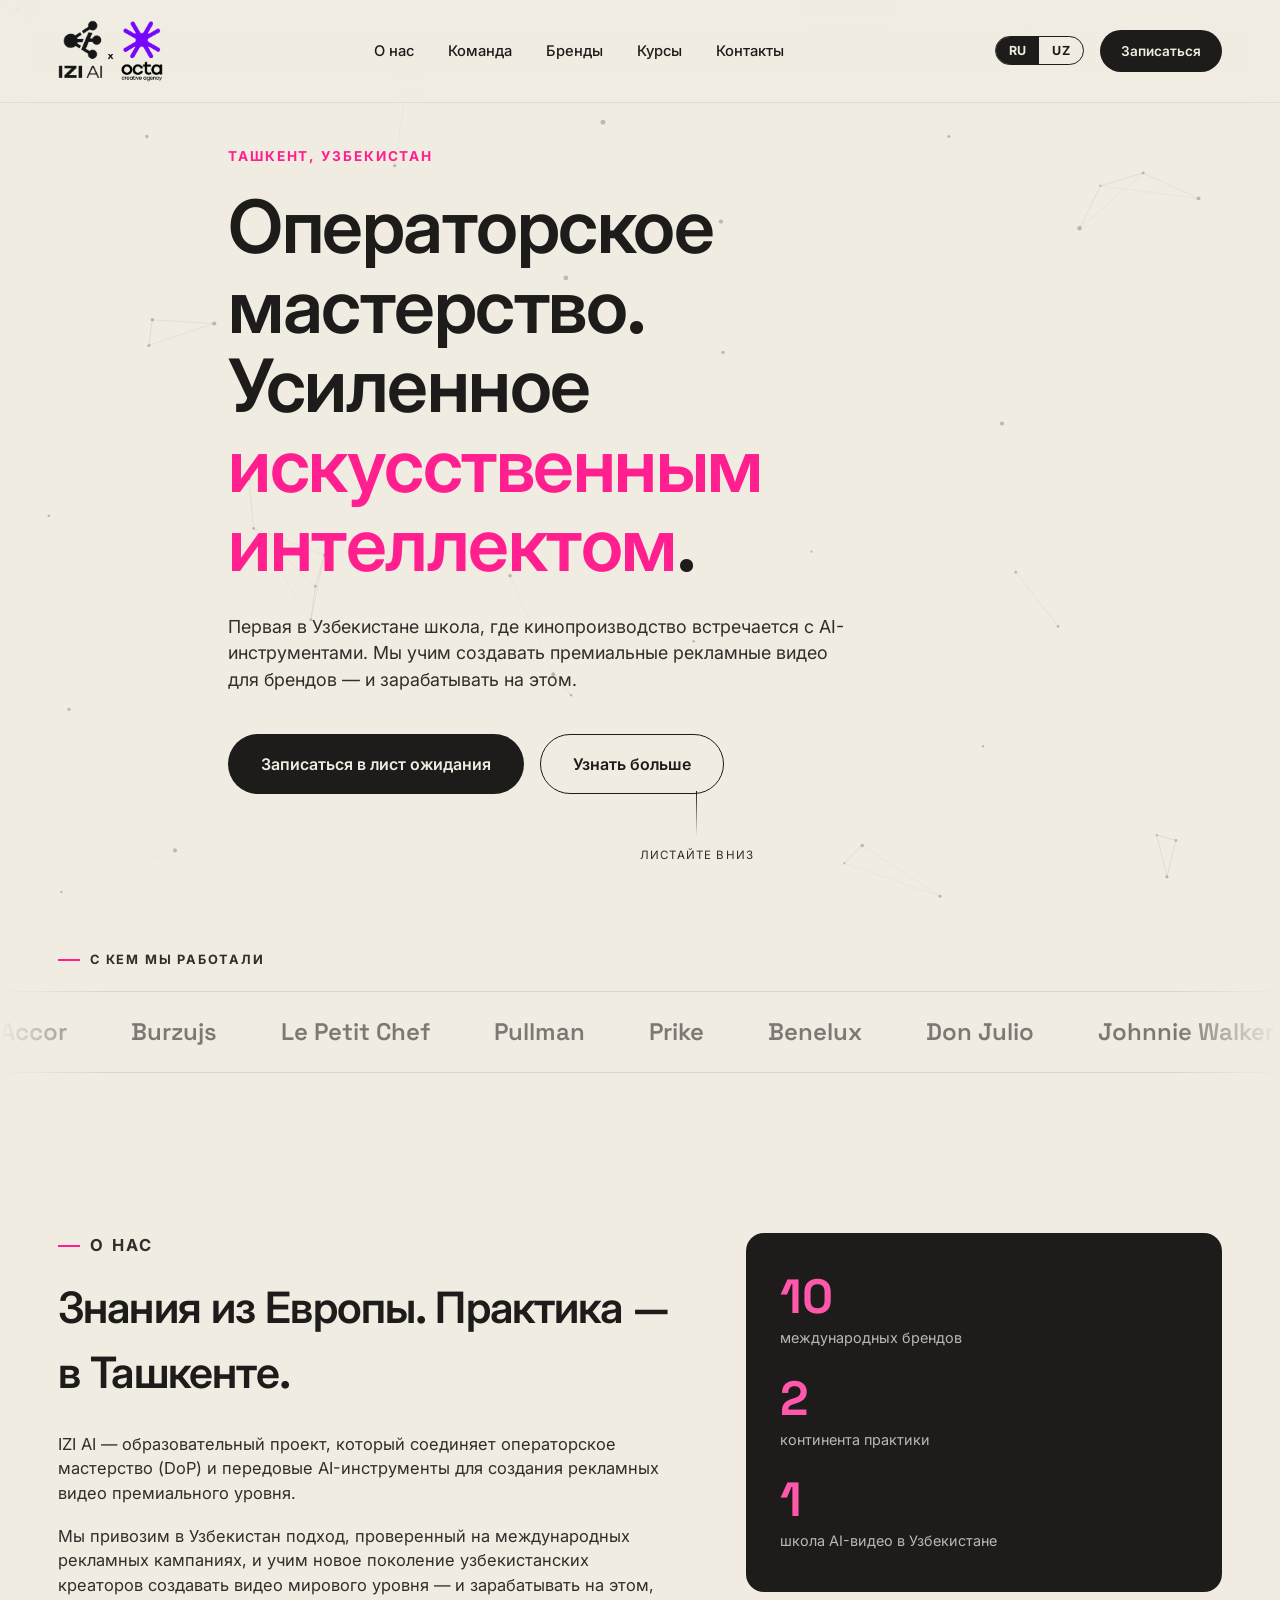
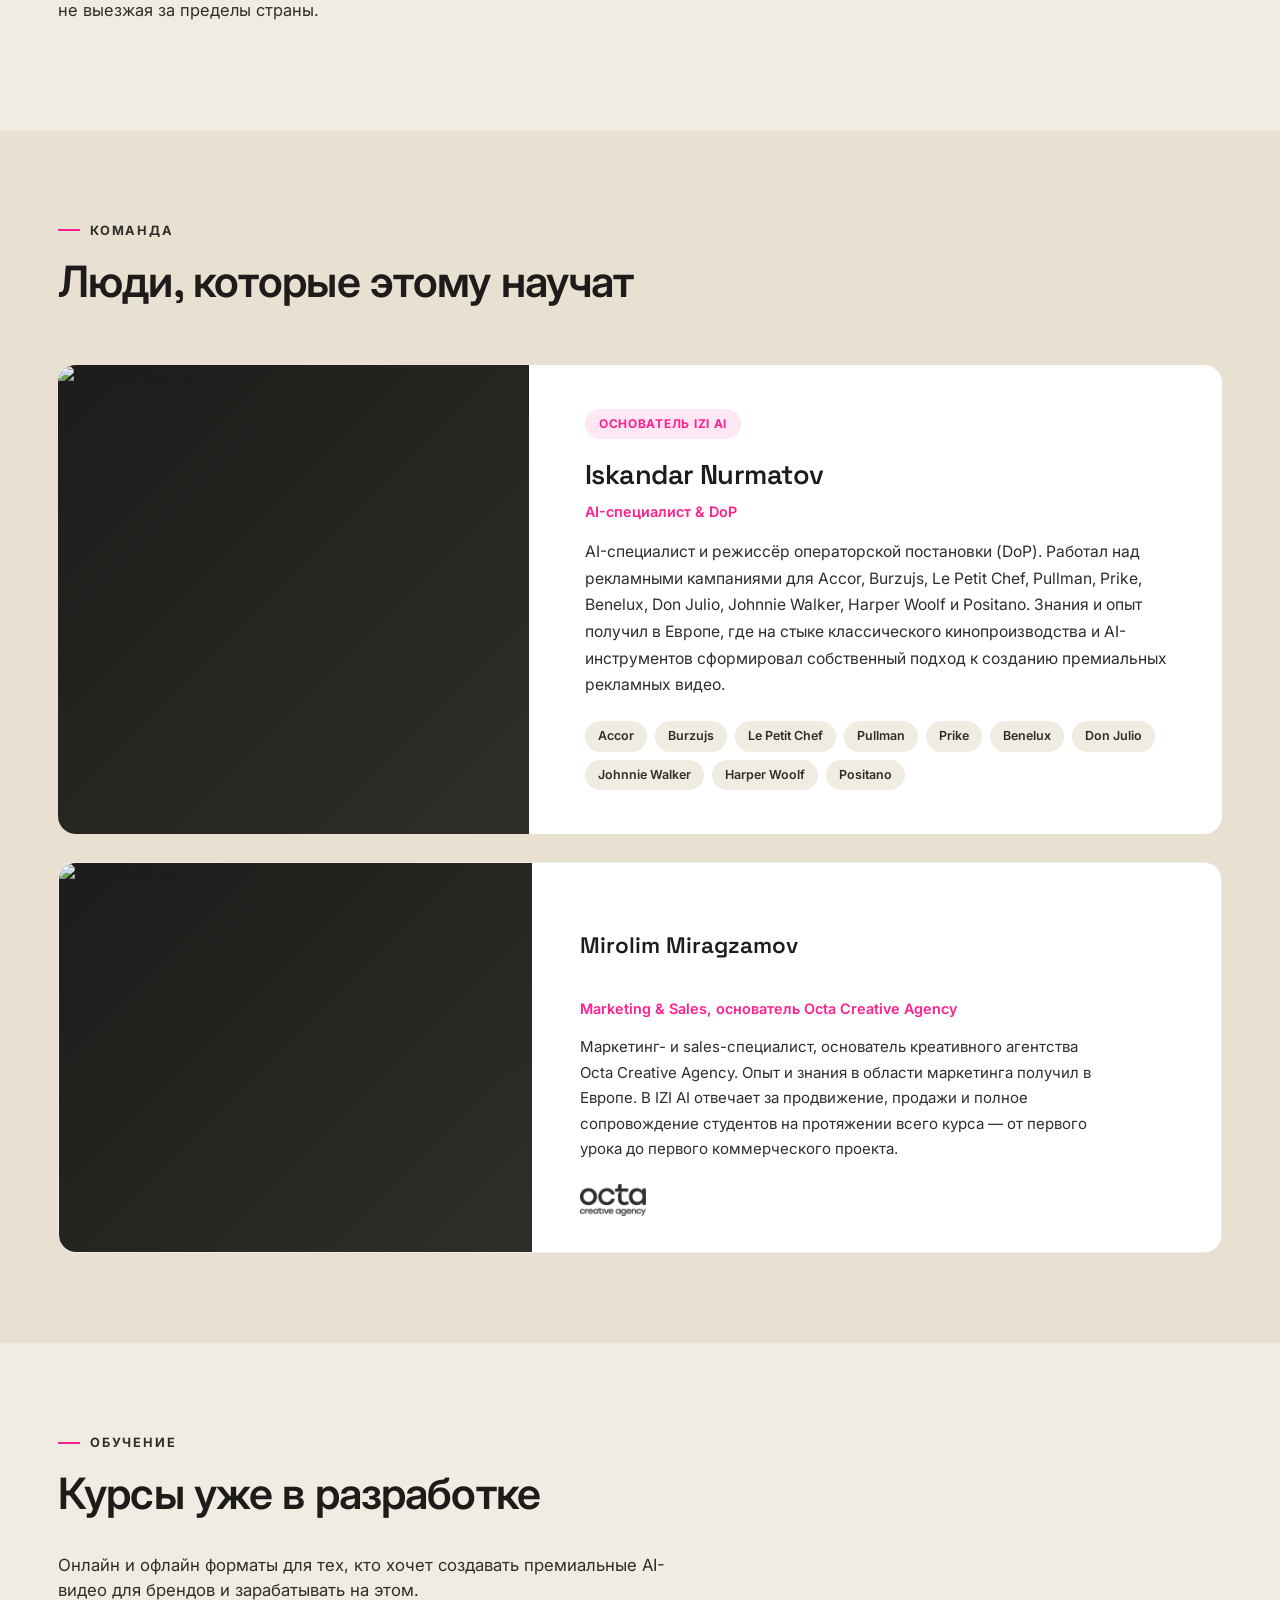
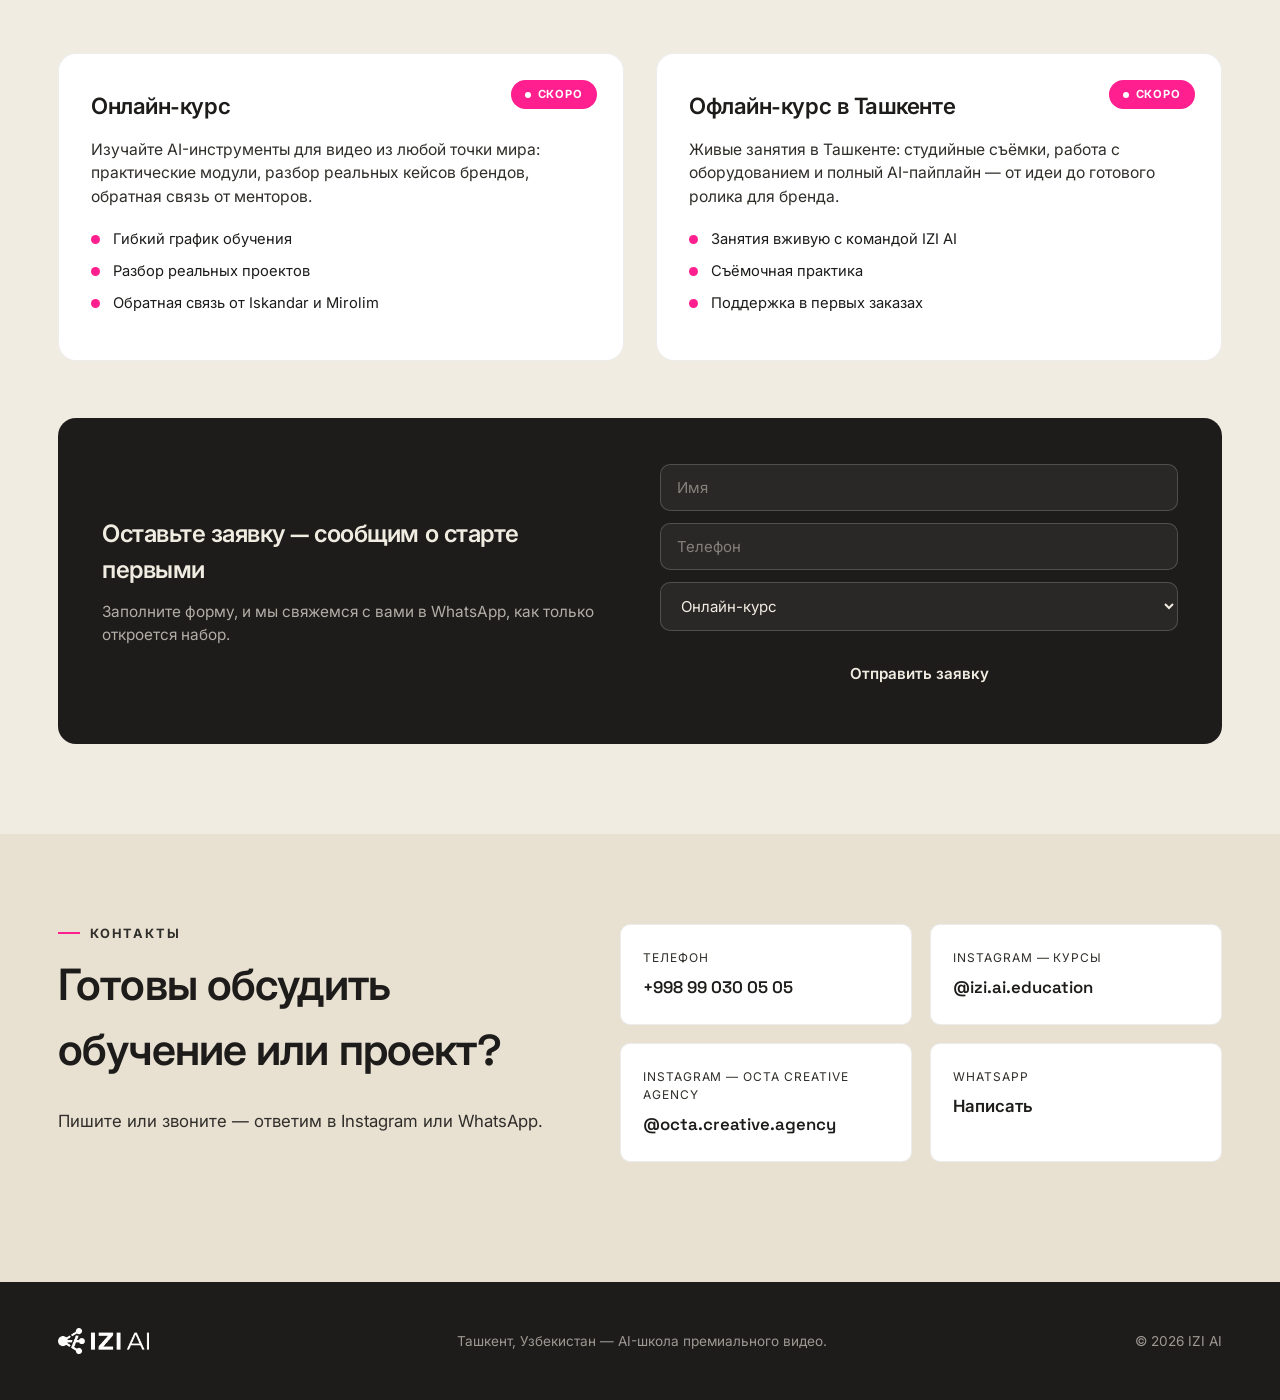
==== commit 6b355d28: "Add Mirolim photo, size his section to match Iskandar Mirolim Miragzamov card now uses the same phot" ====
--- a/index.html
+++ b/index.html
@@ -137,12 +137,15 @@
       </article>
 
       <article class="team-support reveal">
+        <div class="team-support-photo">
+          <img src="assets/Mirolim.png" alt="Mirolim Miragzamov">
+        </div>
         <div class="team-support-info">
           <h4>Mirolim Miragzamov</h4>
           <p class="team-role" data-i18n="team.mirolim.role">Marketing &amp; Sales, основатель Octa Creative Agency</p>
           <p class="team-bio" data-i18n="team.mirolim.bio">Маркетинг- и sales-специалист, основатель креативного агентства Octa Creative Agency. Опыт и знания в области маркетинга получил в Европе. В IZI AI отвечает за продвижение, продажи и полное сопровождение студентов на протяжении всего курса — от первого урока до первого коммерческого проекта.</p>
-        </div>
-        <img class="team-partner-logo" src="assets/octa-logo.png" alt="Octa Creative Agency">
+          <img class="team-partner-logo" src="assets/octa-logo.png" alt="Octa Creative Agency">
+        </div>
       </article>
     </div>
   </section>
--- a/css/style.css
+++ b/css/style.css
@@ -333,15 +333,24 @@
 }
 
 .team-support{
-  margin-top: 22px;
-  background: transparent; border: 1px solid rgba(29,28,26,0.1); border-radius: var(--radius);
-  padding: 32px 38px;
-  display:flex; align-items:center; justify-content:space-between; gap:32px; flex-wrap:wrap;
-}
-.team-support-info h4{ font-family: var(--font-display); font-weight:600; font-size:1.15rem; }
-.team-support .team-role{ margin-bottom:10px; }
-.team-support .team-bio{ font-size:.92rem; max-width:640px; }
-.team-partner-logo{ height:34px; width:auto; flex-shrink:0; opacity:.85; }
+  margin-top: 28px;
+  display:grid; grid-template-columns: 0.85fr 1.15fr; gap: 48px; align-items:stretch;
+  background: var(--white); border: 1px solid rgba(29,28,26,0.08); border-radius: var(--radius); overflow:hidden;
+}
+.team-support-photo{
+  position:relative; min-height: 340px; overflow:hidden;
+  background: linear-gradient(135deg, var(--charcoal), var(--charcoal-2));
+}
+.team-support-photo img{
+  position:absolute; inset:0; width:100%; height:100%; object-fit:cover; object-position: top center;
+  filter: grayscale(30%); transition: filter .6s, transform .8s var(--ease);
+}
+.team-support:hover .team-support-photo img{ filter:grayscale(0%); transform: scale(1.03); }
+.team-support-info{ padding: 36px 40px 36px 0; display:flex; flex-direction:column; justify-content:center; }
+.team-support-info h4{ font-family: var(--font-display); font-weight:600; font-size:1.4rem; }
+.team-support .team-role{ margin-top:6px; margin-bottom:14px; }
+.team-support .team-bio{ font-size:.94rem; max-width:520px; }
+.team-partner-logo{ margin-top:22px; height:32px; width:auto; opacity:.85; align-self:flex-start; }
 
 /* ============================================================
    Courses
@@ -463,7 +472,9 @@
   .team-lead{ grid-template-columns:1fr; }
   .team-lead-photo{ min-height: 320px; }
   .team-lead-info{ padding: 32px; }
-  .team-support{ padding: 28px; }
+  .team-support{ grid-template-columns:1fr; }
+  .team-support-photo{ min-height: 280px; }
+  .team-support-info{ padding: 32px; }
   .waitlist{ grid-template-columns:1fr; padding: 36px 28px; }
   .contact-cards{ grid-template-columns:1fr 1fr; }
 }
@@ -477,5 +488,4 @@
   .hero-cta .btn{ width:100%; }
   .contact-cards{ grid-template-columns:1fr; }
   .about-stats{ padding: 28px 24px; }
-  .team-support{ flex-direction:column; align-items:flex-start; }
-}
+}
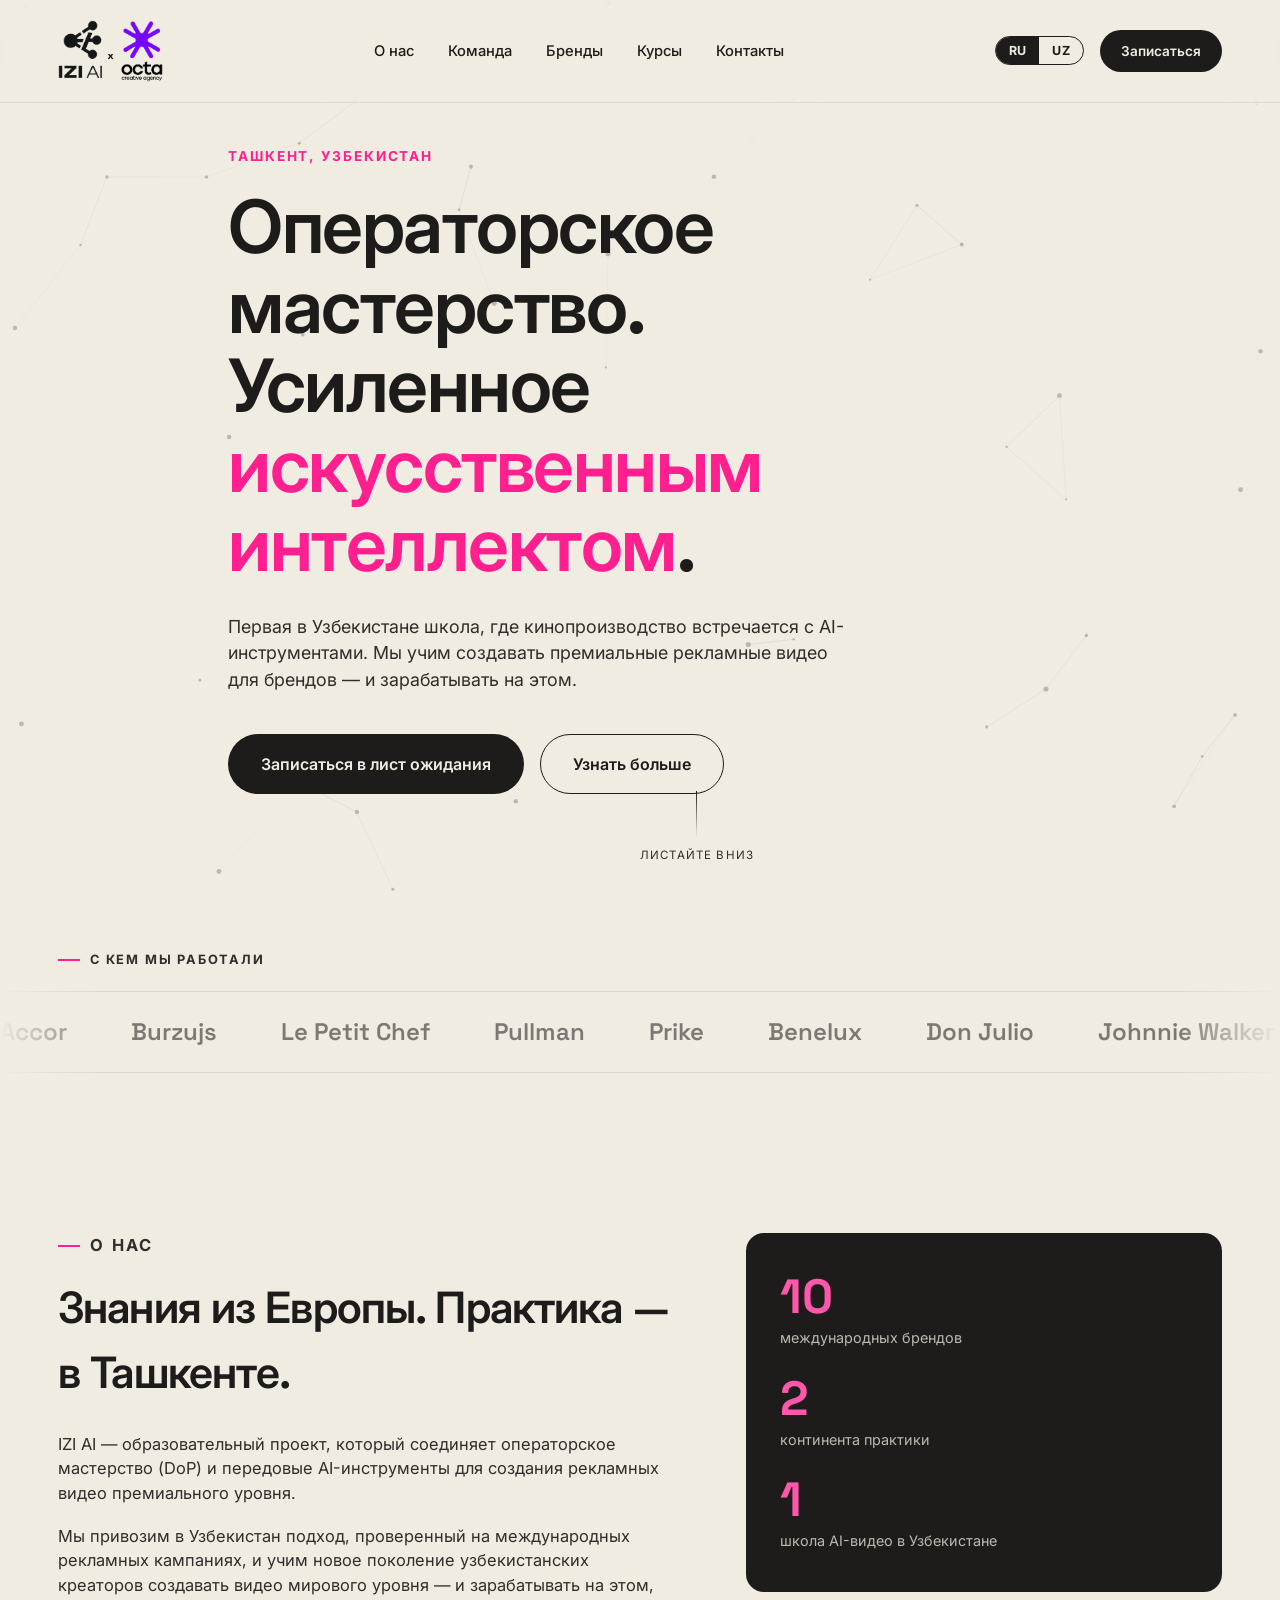
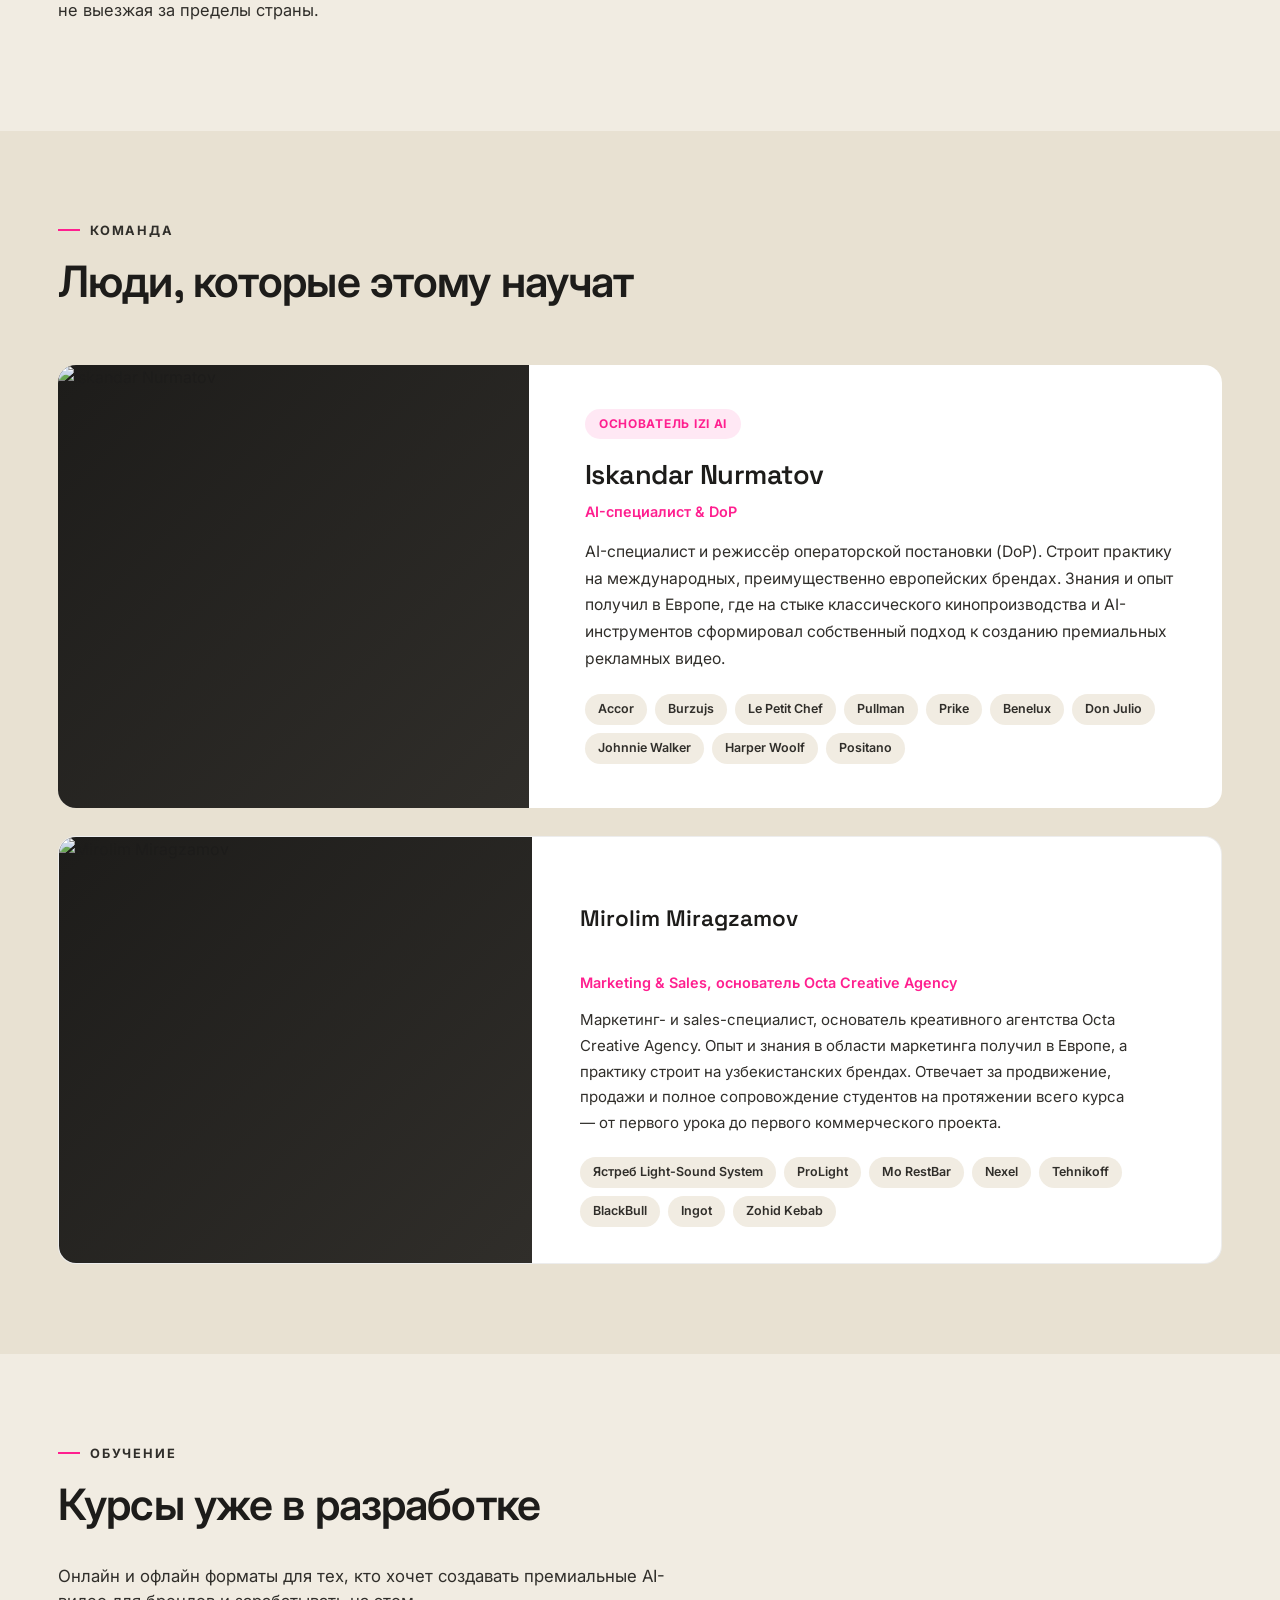
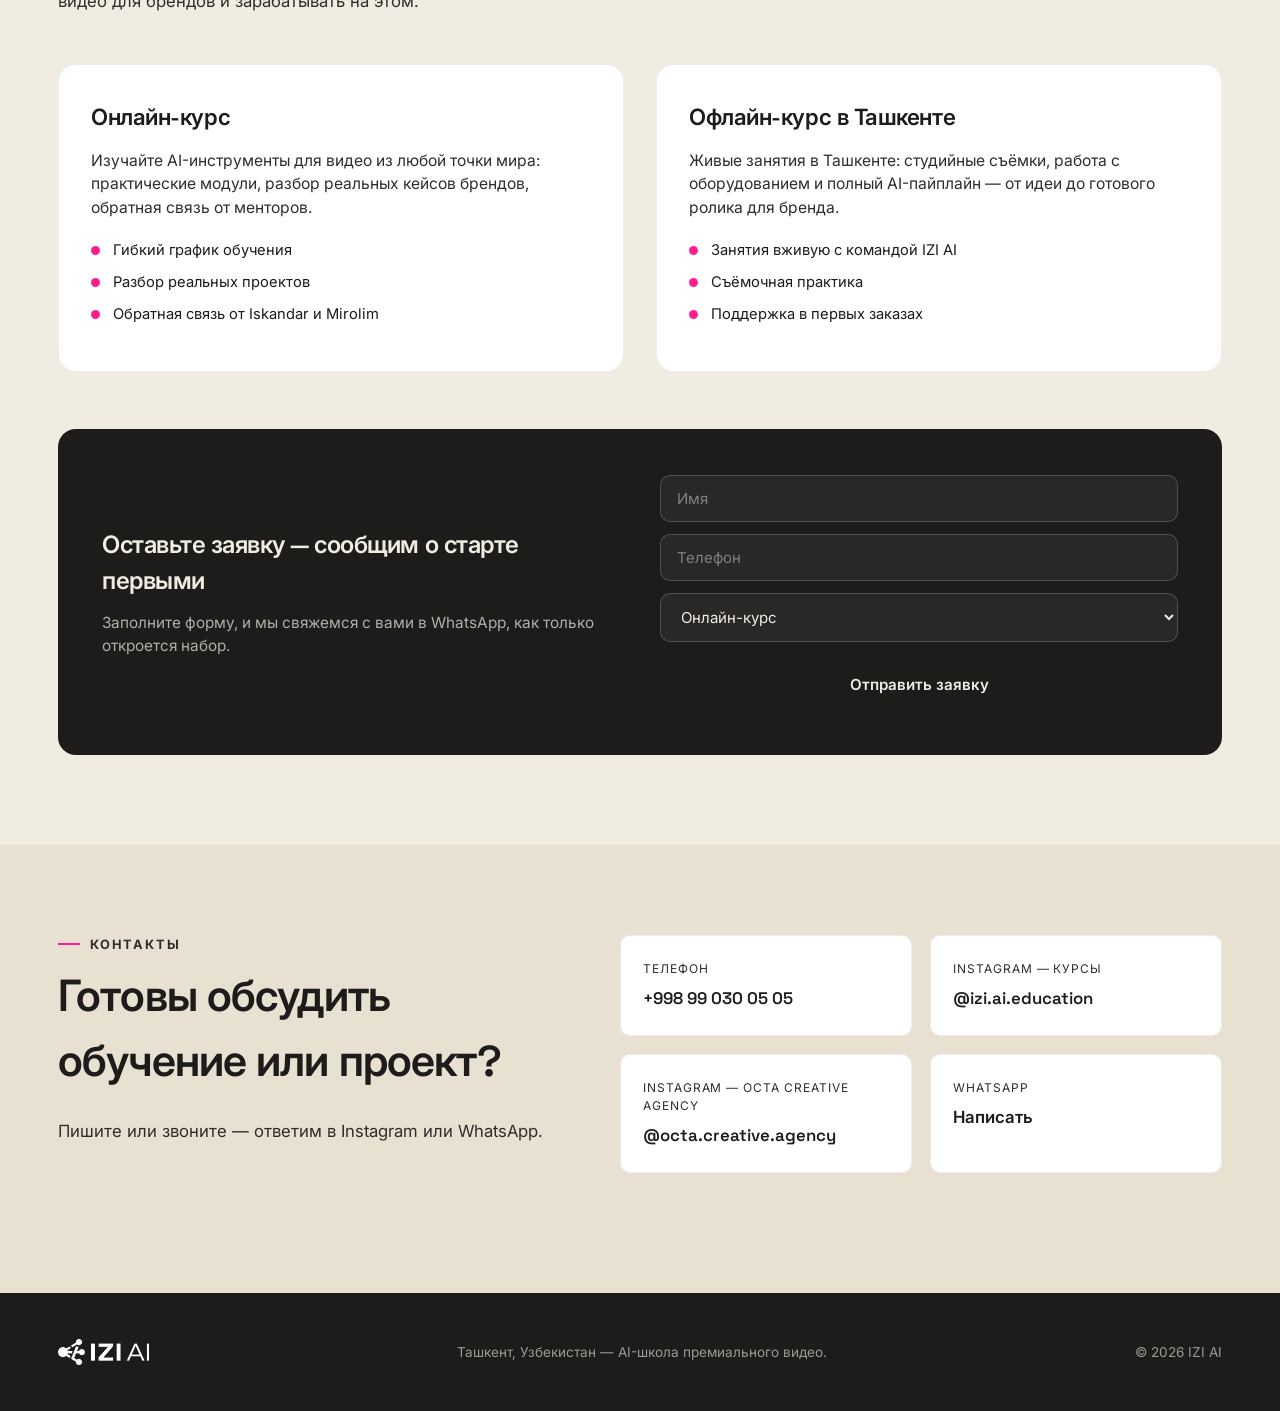
==== commit ed3daab9: "Rework Mirolim's team card: drop Octa logo, add Uzbekistan brand pills Replace the Octa Creative Age" ====
--- a/index.html
+++ b/index.html
@@ -129,7 +129,7 @@
           <span class="team-lead-tag" data-i18n="team.iskandar.tag">Основатель IZI AI</span>
           <h3>Iskandar Nurmatov</h3>
           <p class="team-role" data-i18n="team.iskandar.role">AI-специалист &amp; DoP</p>
-          <p class="team-bio" data-i18n="team.iskandar.bio">AI-специалист и режиссёр операторской постановки (DoP). Работал над рекламными кампаниями для Accor, Burzujs, Le Petit Chef, Pullman, Prike, Benelux, Don Julio, Johnnie Walker, Harper Woolf и Positano. Знания и опыт получил в Европе, где на стыке классического кинопроизводства и AI-инструментов сформировал собственный подход к созданию премиальных рекламных видео.</p>
+          <p class="team-bio" data-i18n="team.iskandar.bio">AI-специалист и режиссёр операторской постановки (DoP). Строит практику на международных, преимущественно европейских брендах. Знания и опыт получил в Европе, где на стыке классического кинопроизводства и AI-инструментов сформировал собственный подход к созданию премиальных рекламных видео.</p>
           <ul class="team-brand-list">
             <li>Accor</li><li>Burzujs</li><li>Le Petit Chef</li><li>Pullman</li><li>Prike</li><li>Benelux</li><li>Don Julio</li><li>Johnnie Walker</li><li>Harper Woolf</li><li>Positano</li>
           </ul>
@@ -143,8 +143,10 @@
         <div class="team-support-info">
           <h4>Mirolim Miragzamov</h4>
           <p class="team-role" data-i18n="team.mirolim.role">Marketing &amp; Sales, основатель Octa Creative Agency</p>
-          <p class="team-bio" data-i18n="team.mirolim.bio">Маркетинг- и sales-специалист, основатель креативного агентства Octa Creative Agency. Опыт и знания в области маркетинга получил в Европе. В IZI AI отвечает за продвижение, продажи и полное сопровождение студентов на протяжении всего курса — от первого урока до первого коммерческого проекта.</p>
-          <img class="team-partner-logo" src="assets/octa-logo.png" alt="Octa Creative Agency">
+          <p class="team-bio" data-i18n="team.mirolim.bio">Маркетинг- и sales-специалист, основатель креативного агентства Octa Creative Agency. Опыт и знания в области маркетинга получил в Европе, а практику строит на узбекистанских брендах. Отвечает за продвижение, продажи и полное сопровождение студентов на протяжении всего курса — от первого урока до первого коммерческого проекта.</p>
+          <ul class="team-brand-list">
+            <li>Ястреб Light-Sound System</li><li>ProLight</li><li>Mo RestBar</li><li>Nexel</li><li>Tehnikoff</li><li>BlackBull</li><li>Ingot</li><li>Zohid Kebab</li>
+          </ul>
         </div>
       </article>
     </div>
--- a/css/style.css
+++ b/css/style.css
@@ -349,8 +349,8 @@
 .team-support-info{ padding: 36px 40px 36px 0; display:flex; flex-direction:column; justify-content:center; }
 .team-support-info h4{ font-family: var(--font-display); font-weight:600; font-size:1.4rem; }
 .team-support .team-role{ margin-top:6px; margin-bottom:14px; }
-.team-support .team-bio{ font-size:.94rem; max-width:520px; }
-.team-partner-logo{ margin-top:22px; height:32px; width:auto; opacity:.85; align-self:flex-start; }
+.team-support .team-bio{ font-size:.94rem; max-width:560px; }
+.team-support .team-brand-list{ max-width:560px; }
 
 /* ============================================================
    Courses
